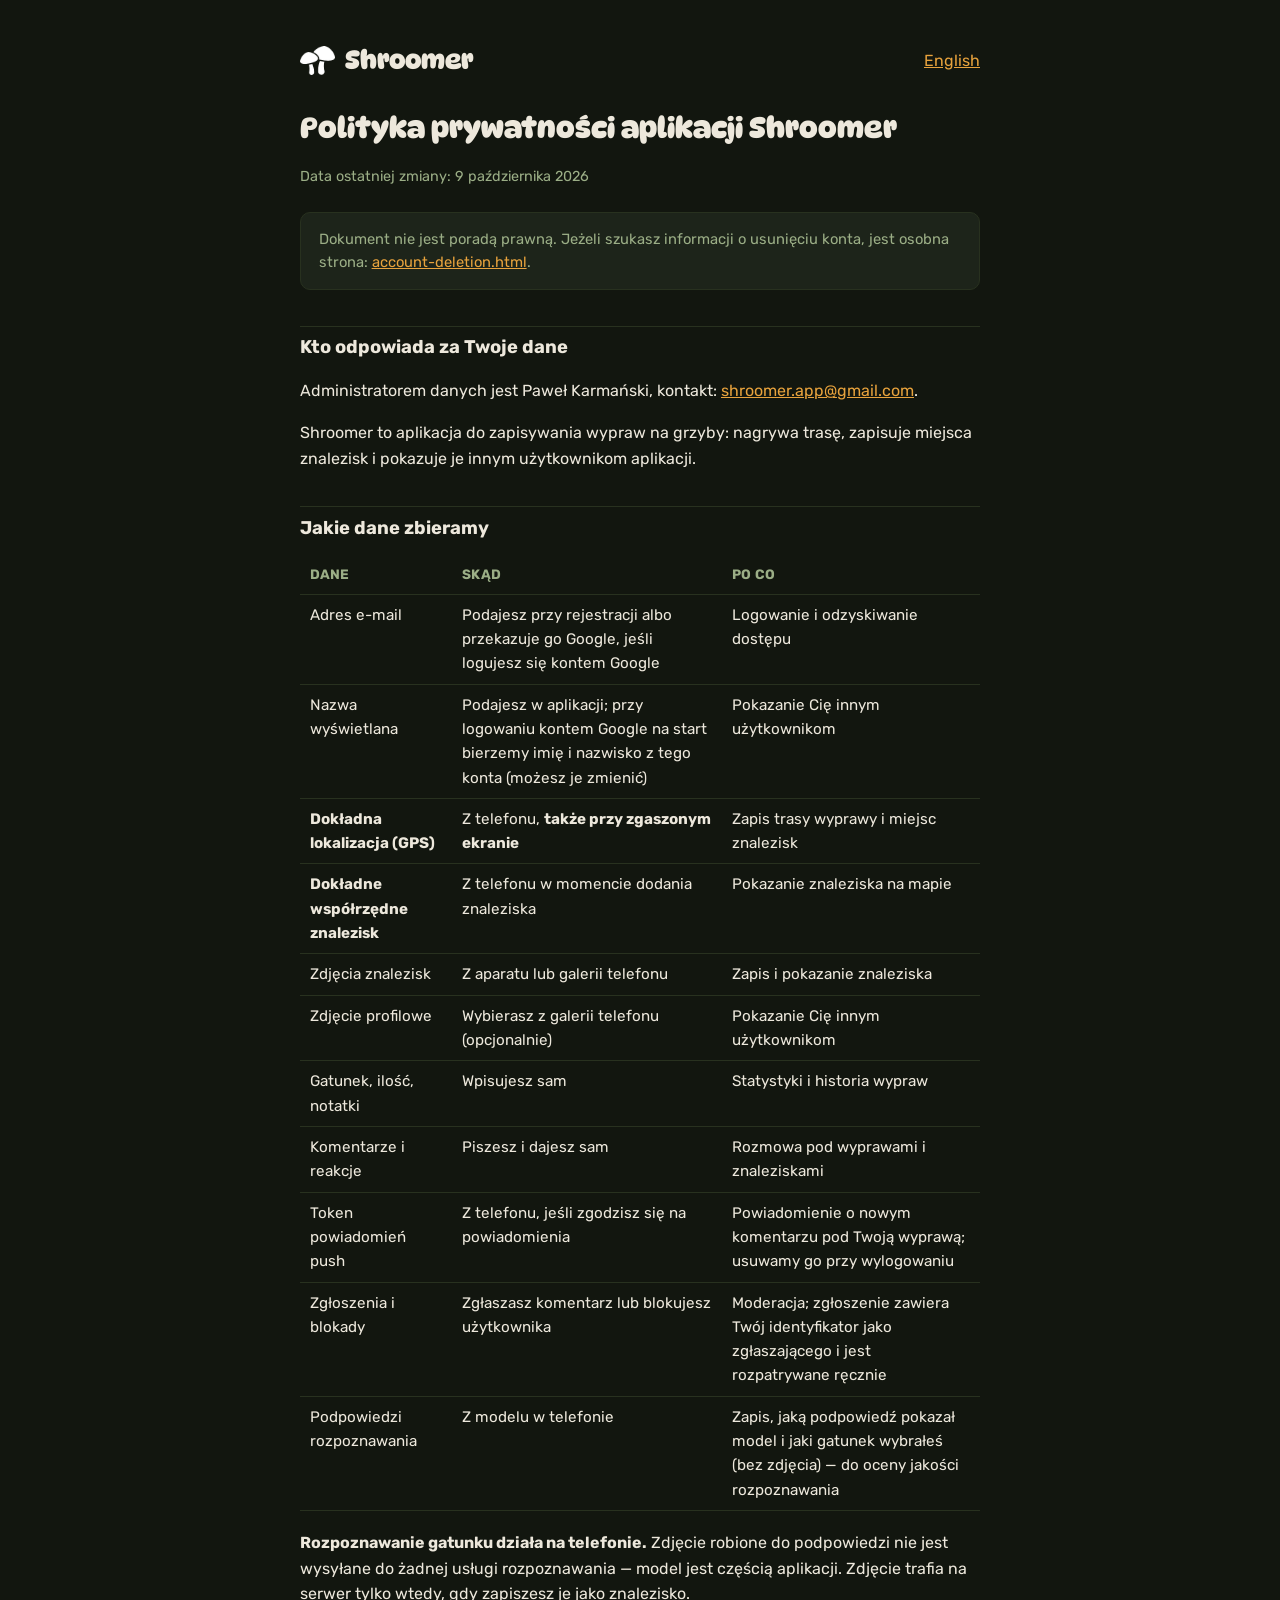
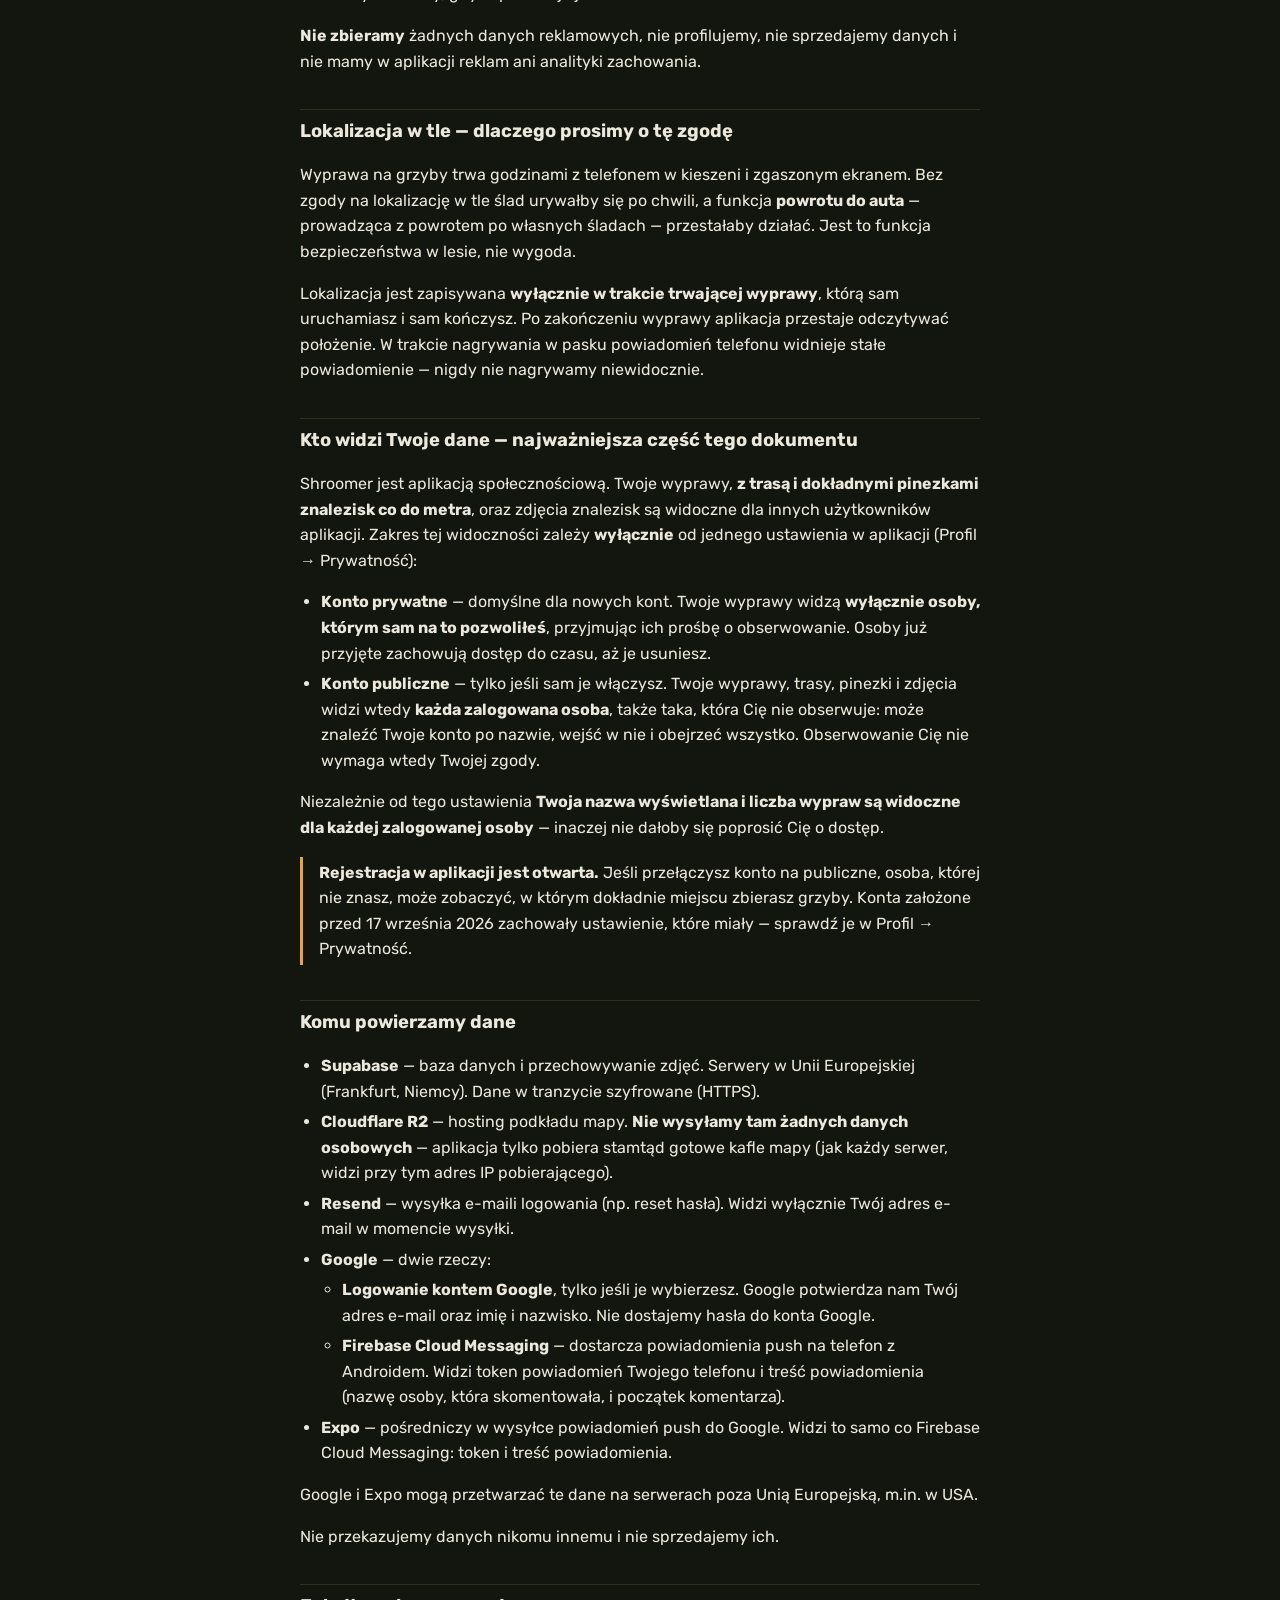
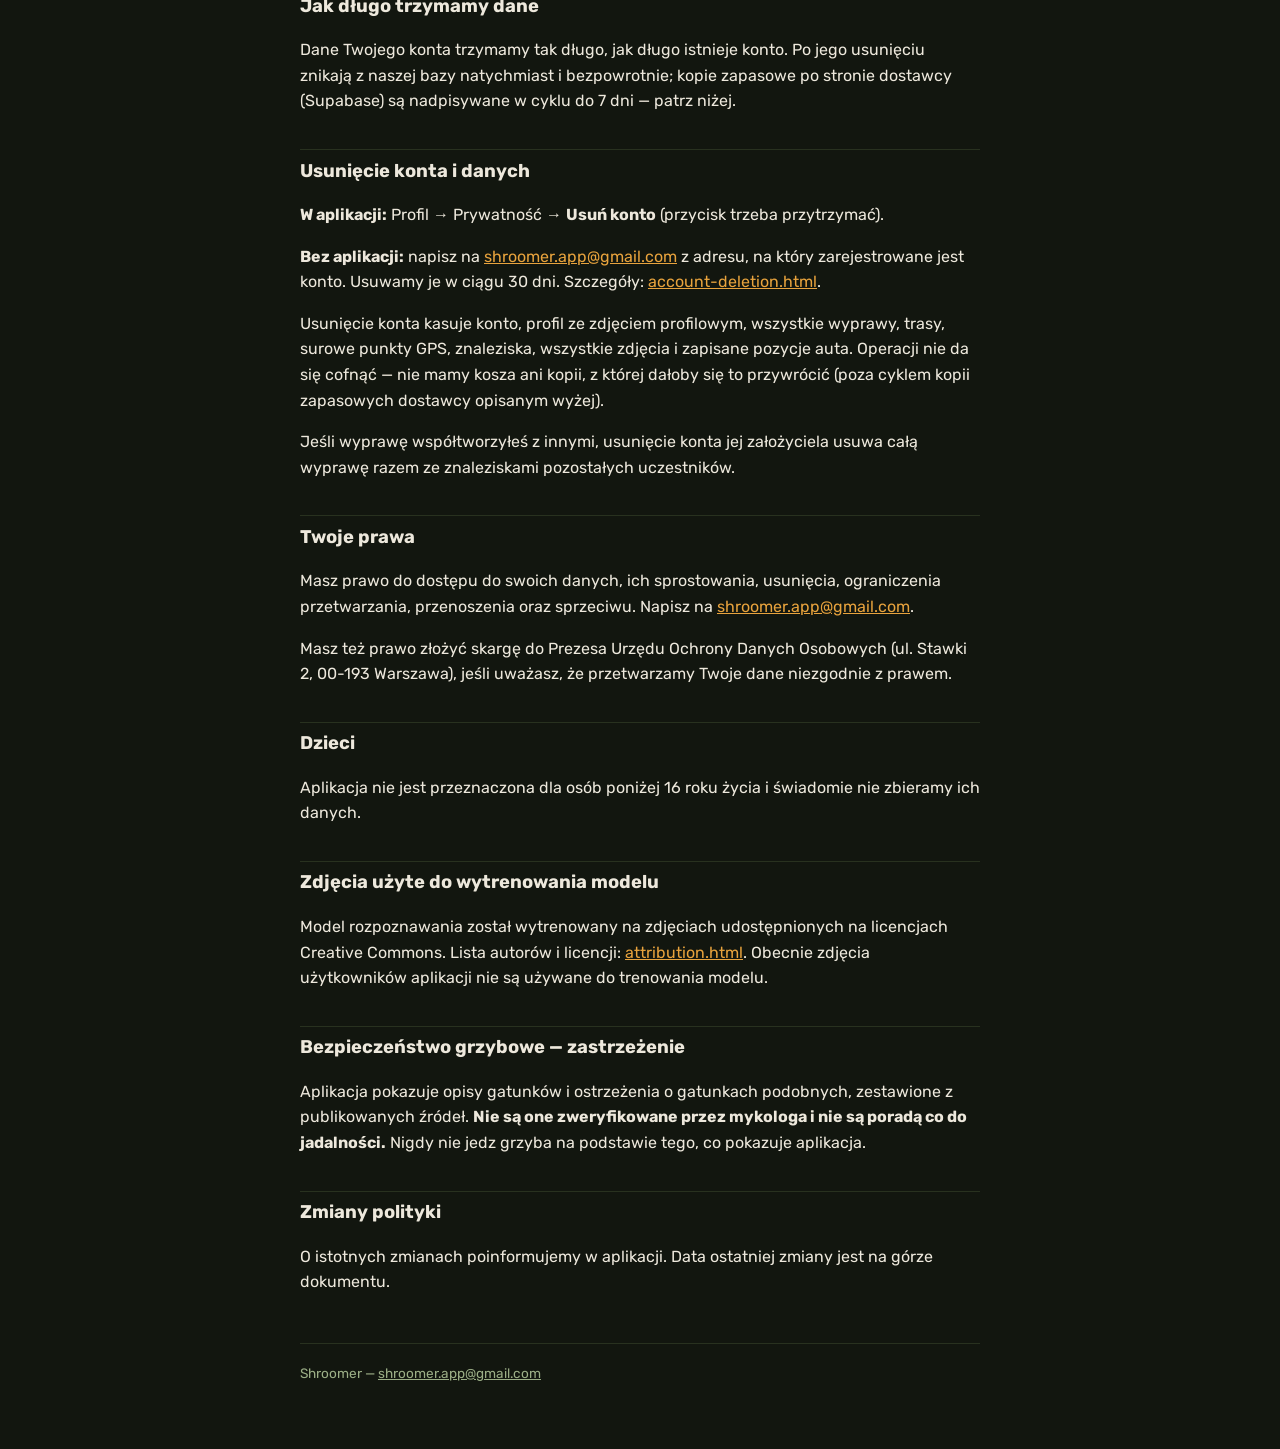
==== index.html @ cb71fe8c "Say that all photos are deleted with the account (KAN-307) Reverses 3d69599 (KAN-181). Account delet" ====
<!doctype html>
<html lang="pl">
<head>
<meta charset="utf-8">
<meta name="viewport" content="width=device-width, initial-scale=1">
<title>Polityka prywatności — Shroomer</title>
<link rel="icon" type="image/png" href="favicon.png">
<link rel="apple-touch-icon" href="apple-touch-icon.png">
<link rel="stylesheet" href="style.css">
</head>
<body>
<main>
<header class="page">
  <img class="mark" src="logo-mark.png" alt="">
  <span class="name">Shroomer</span>
  <a href="en/index.html" hreflang="en" lang="en" style="margin-left: auto;">English</a>
</header>

<h1>Polityka prywatności aplikacji Shroomer</h1>
<p class="updated">Data ostatniej zmiany: 9 października 2026</p>

<div class="note">
  Dokument nie jest poradą prawną. Jeżeli szukasz informacji o usunięciu konta,
  jest osobna strona: <a href="account-deletion.html">account-deletion.html</a>.
</div>

<h2>Kto odpowiada za Twoje dane</h2>
<p>Administratorem danych jest Paweł Karmański, kontakt:
<a href="mailto:shroomer.app@gmail.com">shroomer.app@gmail.com</a>.</p>
<p>Shroomer to aplikacja do zapisywania wypraw na grzyby: nagrywa trasę, zapisuje
miejsca znalezisk i pokazuje je innym użytkownikom aplikacji.</p>

<h2>Jakie dane zbieramy</h2>
<table>
  <tr><th>Dane</th><th>Skąd</th><th>Po co</th></tr>
  <tr><td>Adres e-mail</td><td>Podajesz przy rejestracji albo przekazuje go Google, jeśli logujesz się kontem Google</td><td>Logowanie i odzyskiwanie dostępu</td></tr>
  <tr><td>Nazwa wyświetlana</td><td>Podajesz w aplikacji; przy logowaniu kontem Google na start bierzemy imię i nazwisko z tego konta (możesz je zmienić)</td><td>Pokazanie Cię innym użytkownikom</td></tr>
  <tr><td><strong>Dokładna lokalizacja (GPS)</strong></td><td>Z telefonu, <strong>także przy zgaszonym ekranie</strong></td><td>Zapis trasy wyprawy i miejsc znalezisk</td></tr>
  <tr><td><strong>Dokładne współrzędne znalezisk</strong></td><td>Z telefonu w momencie dodania znaleziska</td><td>Pokazanie znaleziska na mapie</td></tr>
  <tr><td>Zdjęcia znalezisk</td><td>Z aparatu lub galerii telefonu</td><td>Zapis i pokazanie znaleziska</td></tr>
  <tr><td>Zdjęcie profilowe</td><td>Wybierasz z galerii telefonu (opcjonalnie)</td><td>Pokazanie Cię innym użytkownikom</td></tr>
  <tr><td>Gatunek, ilość, notatki</td><td>Wpisujesz sam</td><td>Statystyki i historia wypraw</td></tr>
  <tr><td>Komentarze i reakcje</td><td>Piszesz i dajesz sam</td><td>Rozmowa pod wyprawami i znaleziskami</td></tr>
  <tr><td>Token powiadomień push</td><td>Z telefonu, jeśli zgodzisz się na powiadomienia</td><td>Powiadomienie o nowym komentarzu pod Twoją wyprawą; usuwamy go przy wylogowaniu</td></tr>
  <tr><td>Zgłoszenia i blokady</td><td>Zgłaszasz komentarz lub blokujesz użytkownika</td><td>Moderacja; zgłoszenie zawiera Twój identyfikator jako zgłaszającego i jest rozpatrywane ręcznie</td></tr>
  <tr><td>Podpowiedzi rozpoznawania</td><td>Z modelu w telefonie</td><td>Zapis, jaką podpowiedź pokazał model i jaki gatunek wybrałeś (bez zdjęcia) — do oceny jakości rozpoznawania</td></tr>
</table>
<p><strong>Rozpoznawanie gatunku działa na telefonie.</strong> Zdjęcie robione do
podpowiedzi nie jest wysyłane do żadnej usługi rozpoznawania — model jest częścią
aplikacji. Zdjęcie trafia na serwer tylko wtedy, gdy zapiszesz je jako znalezisko.</p>
<p><strong>Nie zbieramy</strong> żadnych danych reklamowych, nie profilujemy, nie
sprzedajemy danych i nie mamy w aplikacji reklam ani analityki zachowania.</p>

<h2>Lokalizacja w tle — dlaczego prosimy o tę zgodę</h2>
<p>Wyprawa na grzyby trwa godzinami z telefonem w kieszeni i zgaszonym ekranem. Bez
zgody na lokalizację w tle ślad urywałby się po chwili, a funkcja <strong>powrotu do
auta</strong> — prowadząca z powrotem po własnych śladach — przestałaby działać. Jest
to funkcja bezpieczeństwa w lesie, nie wygoda.</p>
<p>Lokalizacja jest zapisywana <strong>wyłącznie w trakcie trwającej wyprawy</strong>,
którą sam uruchamiasz i sam kończysz. Po zakończeniu wyprawy aplikacja przestaje
odczytywać położenie. W trakcie nagrywania w pasku powiadomień telefonu widnieje stałe
powiadomienie — nigdy nie nagrywamy niewidocznie.</p>

<h2>Kto widzi Twoje dane — najważniejsza część tego dokumentu</h2>
<p>Shroomer jest aplikacją społecznościową. Twoje wyprawy, <strong>z trasą i
dokładnymi pinezkami znalezisk co do metra</strong>, oraz zdjęcia znalezisk są
widoczne dla innych użytkowników aplikacji. Zakres tej widoczności zależy
<strong>wyłącznie</strong> od jednego ustawienia w aplikacji (Profil → Prywatność):</p>
<ul>
  <li><strong>Konto prywatne</strong> — domyślne dla nowych kont. Twoje wyprawy widzą
  <strong>wyłącznie osoby, którym sam na to pozwoliłeś</strong>, przyjmując ich prośbę
  o obserwowanie. Osoby już przyjęte zachowują dostęp do czasu, aż je usuniesz.</li>
  <li><strong>Konto publiczne</strong> — tylko jeśli sam je włączysz. Twoje wyprawy,
  trasy, pinezki i zdjęcia widzi wtedy <strong>każda zalogowana osoba</strong>, także
  taka, która Cię nie obserwuje: może znaleźć Twoje konto po nazwie, wejść w nie
  i obejrzeć wszystko. Obserwowanie Cię nie wymaga wtedy Twojej zgody.</li>
</ul>
<p>Niezależnie od tego ustawienia <strong>Twoja nazwa wyświetlana i liczba wypraw są
widoczne dla każdej zalogowanej osoby</strong> — inaczej nie dałoby się poprosić Cię
o dostęp.</p>
<p class="callout"><strong>Rejestracja w aplikacji jest otwarta.</strong> Jeśli
przełączysz konto na publiczne, osoba, której nie znasz, może zobaczyć, w którym
dokładnie miejscu zbierasz grzyby. Konta założone przed 17 września 2026 zachowały
ustawienie, które miały — sprawdź je w Profil → Prywatność.</p>

<h2>Komu powierzamy dane</h2>
<ul>
  <li><strong>Supabase</strong> — baza danych i przechowywanie zdjęć. Serwery w
  Unii Europejskiej (Frankfurt, Niemcy). Dane w tranzycie szyfrowane (HTTPS).</li>
  <li><strong>Cloudflare R2</strong> — hosting podkładu mapy. <strong>Nie wysyłamy
  tam żadnych danych osobowych</strong> — aplikacja tylko pobiera stamtąd gotowe kafle
  mapy (jak każdy serwer, widzi przy tym adres IP pobierającego).</li>
  <li><strong>Resend</strong> — wysyłka e-maili logowania (np. reset hasła). Widzi
  wyłącznie Twój adres e-mail w momencie wysyłki.</li>
  <li><strong>Google</strong> — dwie rzeczy:
    <ul>
      <li><strong>Logowanie kontem Google</strong>, tylko jeśli je wybierzesz. Google
      potwierdza nam Twój adres e-mail oraz imię i nazwisko. Nie dostajemy hasła do
      konta Google.</li>
      <li><strong>Firebase Cloud Messaging</strong> — dostarcza powiadomienia push na
      telefon z Androidem. Widzi token powiadomień Twojego telefonu i treść
      powiadomienia (nazwę osoby, która skomentowała, i początek komentarza).</li>
    </ul>
  </li>
  <li><strong>Expo</strong> — pośredniczy w wysyłce powiadomień push do Google. Widzi
  to samo co Firebase Cloud Messaging: token i treść powiadomienia.</li>
</ul>
<p>Google i Expo mogą przetwarzać te dane na serwerach poza Unią Europejską, m.in.
w USA.</p>
<p>Nie przekazujemy danych nikomu innemu i nie sprzedajemy ich.</p>

<h2>Jak długo trzymamy dane</h2>
<p>Dane Twojego konta trzymamy tak długo, jak długo istnieje konto. Po jego usunięciu
znikają z naszej bazy natychmiast i bezpowrotnie; kopie zapasowe po stronie dostawcy
(Supabase) są nadpisywane w cyklu do 7 dni — patrz niżej.</p>

<h2>Usunięcie konta i danych</h2>
<p><strong>W aplikacji:</strong> Profil → Prywatność → <strong>Usuń konto</strong>
(przycisk trzeba przytrzymać).</p>
<p><strong>Bez aplikacji:</strong> napisz na
<a href="mailto:shroomer.app@gmail.com">shroomer.app@gmail.com</a> z adresu, na który
zarejestrowane jest konto. Usuwamy je w ciągu 30 dni. Szczegóły:
<a href="account-deletion.html">account-deletion.html</a>.</p>
<p>Usunięcie konta kasuje konto, profil ze zdjęciem profilowym, wszystkie wyprawy,
trasy, surowe punkty GPS, znaleziska, wszystkie zdjęcia i zapisane pozycje auta.
Operacji nie da się cofnąć — nie mamy kosza ani kopii, z której dałoby się to
przywrócić (poza cyklem kopii zapasowych dostawcy opisanym wyżej).</p>
<p>Jeśli wyprawę współtworzyłeś z innymi, usunięcie konta jej założyciela usuwa całą
wyprawę razem ze znaleziskami pozostałych uczestników.</p>

<h2>Twoje prawa</h2>
<p>Masz prawo do dostępu do swoich danych, ich sprostowania, usunięcia, ograniczenia
przetwarzania, przenoszenia oraz sprzeciwu. Napisz na
<a href="mailto:shroomer.app@gmail.com">shroomer.app@gmail.com</a>.</p>
<p>Masz też prawo złożyć skargę do Prezesa Urzędu Ochrony Danych Osobowych (ul. Stawki
2, 00-193 Warszawa), jeśli uważasz, że przetwarzamy Twoje dane niezgodnie z
prawem.</p>

<h2>Dzieci</h2>
<p>Aplikacja nie jest przeznaczona dla osób poniżej 16 roku życia i świadomie nie
zbieramy ich danych.</p>

<h2>Zdjęcia użyte do wytrenowania modelu</h2>
<p>Model rozpoznawania został wytrenowany na zdjęciach udostępnionych na licencjach
Creative Commons. Lista autorów i licencji:
<a href="attribution.html">attribution.html</a>. Obecnie zdjęcia użytkowników
aplikacji nie są używane do trenowania modelu.</p>

<h2>Bezpieczeństwo grzybowe — zastrzeżenie</h2>
<p>Aplikacja pokazuje opisy gatunków i ostrzeżenia o gatunkach podobnych, zestawione
z publikowanych źródeł. <strong>Nie są one zweryfikowane przez mykologa i nie są
poradą co do jadalności.</strong> Nigdy nie jedz grzyba na podstawie tego, co pokazuje
aplikacja.</p>

<h2>Zmiany polityki</h2>
<p>O istotnych zmianach poinformujemy w aplikacji. Data ostatniej zmiany jest na
górze dokumentu.</p>

<footer class="page">
  Shroomer — <a href="mailto:shroomer.app@gmail.com">shroomer.app@gmail.com</a>
</footer>
</main>
</body>
</html>
---- style.css ----
@font-face { font-family: "Rubik"; font-weight: 400; font-display: swap; src: url("fonts/Rubik-Regular.ttf") format("truetype"); }
@font-face { font-family: "Rubik"; font-weight: 500; font-display: swap; src: url("fonts/Rubik-Medium.ttf") format("truetype"); }
@font-face { font-family: "Rubik"; font-weight: 700; font-display: swap; src: url("fonts/Rubik-Bold.ttf") format("truetype"); }
@font-face { font-family: "DynaPuff"; font-weight: 700; font-display: swap; src: url("fonts/DynaPuff-Bold.ttf") format("truetype"); }

:root {
  color-scheme: dark;
  --bg: #12160f;
  --fg: #ede8dc;
  --muted: #9bae86;
  --accent: #e8a33d;
  --line: #28311f;
  --card: #1d241a;
}

* { box-sizing: border-box; }

body {
  margin: 0;
  padding: 0;
  background: var(--bg);
  color: var(--fg);
  font-family: "Rubik", -apple-system, BlinkMacSystemFont, "Segoe UI", Roboto, Helvetica, Arial, sans-serif;
  line-height: 1.6;
}

main {
  max-width: 720px;
  margin: 0 auto;
  padding: 2.5rem 1.25rem 4rem;
}

header.page {
  display: flex;
  align-items: center;
  gap: 0.6rem;
  margin-bottom: 0.5rem;
}

header.page .mark {
  height: 1.8rem;
  width: auto;
}

header.page .name {
  font-family: "DynaPuff", "Rubik", sans-serif;
  font-size: 1.6rem;
}

h1 {
  font-family: "DynaPuff", "Rubik", sans-serif;
  font-weight: 700;
  font-size: 1.8rem;
  margin: 1.5rem 0 0.5rem;
}

h2 {
  font-size: 1.15rem;
  margin: 2.2rem 0 0.6rem;
  padding-top: 0.4rem;
  border-top: 1px solid var(--line);
}

p, li { color: var(--fg); }

.updated {
  color: var(--muted);
  font-size: 0.9rem;
  margin-bottom: 1.5rem;
}

.note {
  background: var(--card);
  border: 1px solid var(--line);
  border-radius: 10px;
  padding: 0.9rem 1.1rem;
  font-size: 0.92rem;
  color: var(--muted);
  margin: 1.2rem 0 2rem;
}

table {
  width: 100%;
  border-collapse: collapse;
  margin: 0.8rem 0 1.2rem;
  font-size: 0.95rem;
}

th, td {
  text-align: left;
  padding: 0.5rem 0.6rem;
  border-bottom: 1px solid var(--line);
  vertical-align: top;
}

th {
  color: var(--muted);
  font-weight: 600;
  font-size: 0.85rem;
  text-transform: uppercase;
  letter-spacing: 0.02em;
}

a { color: var(--accent); }

.callout {
  border-left: 3px solid var(--accent);
  padding: 0.2rem 0 0.2rem 1rem;
  margin: 1rem 0;
}

strong { font-weight: 700; }

footer.page {
  margin-top: 3rem;
  padding-top: 1.2rem;
  border-top: 1px solid var(--line);
  color: var(--muted);
  font-size: 0.85rem;
}

footer.page a { color: var(--muted); }

ul { padding-left: 1.3rem; }
li { margin: 0.3rem 0; }
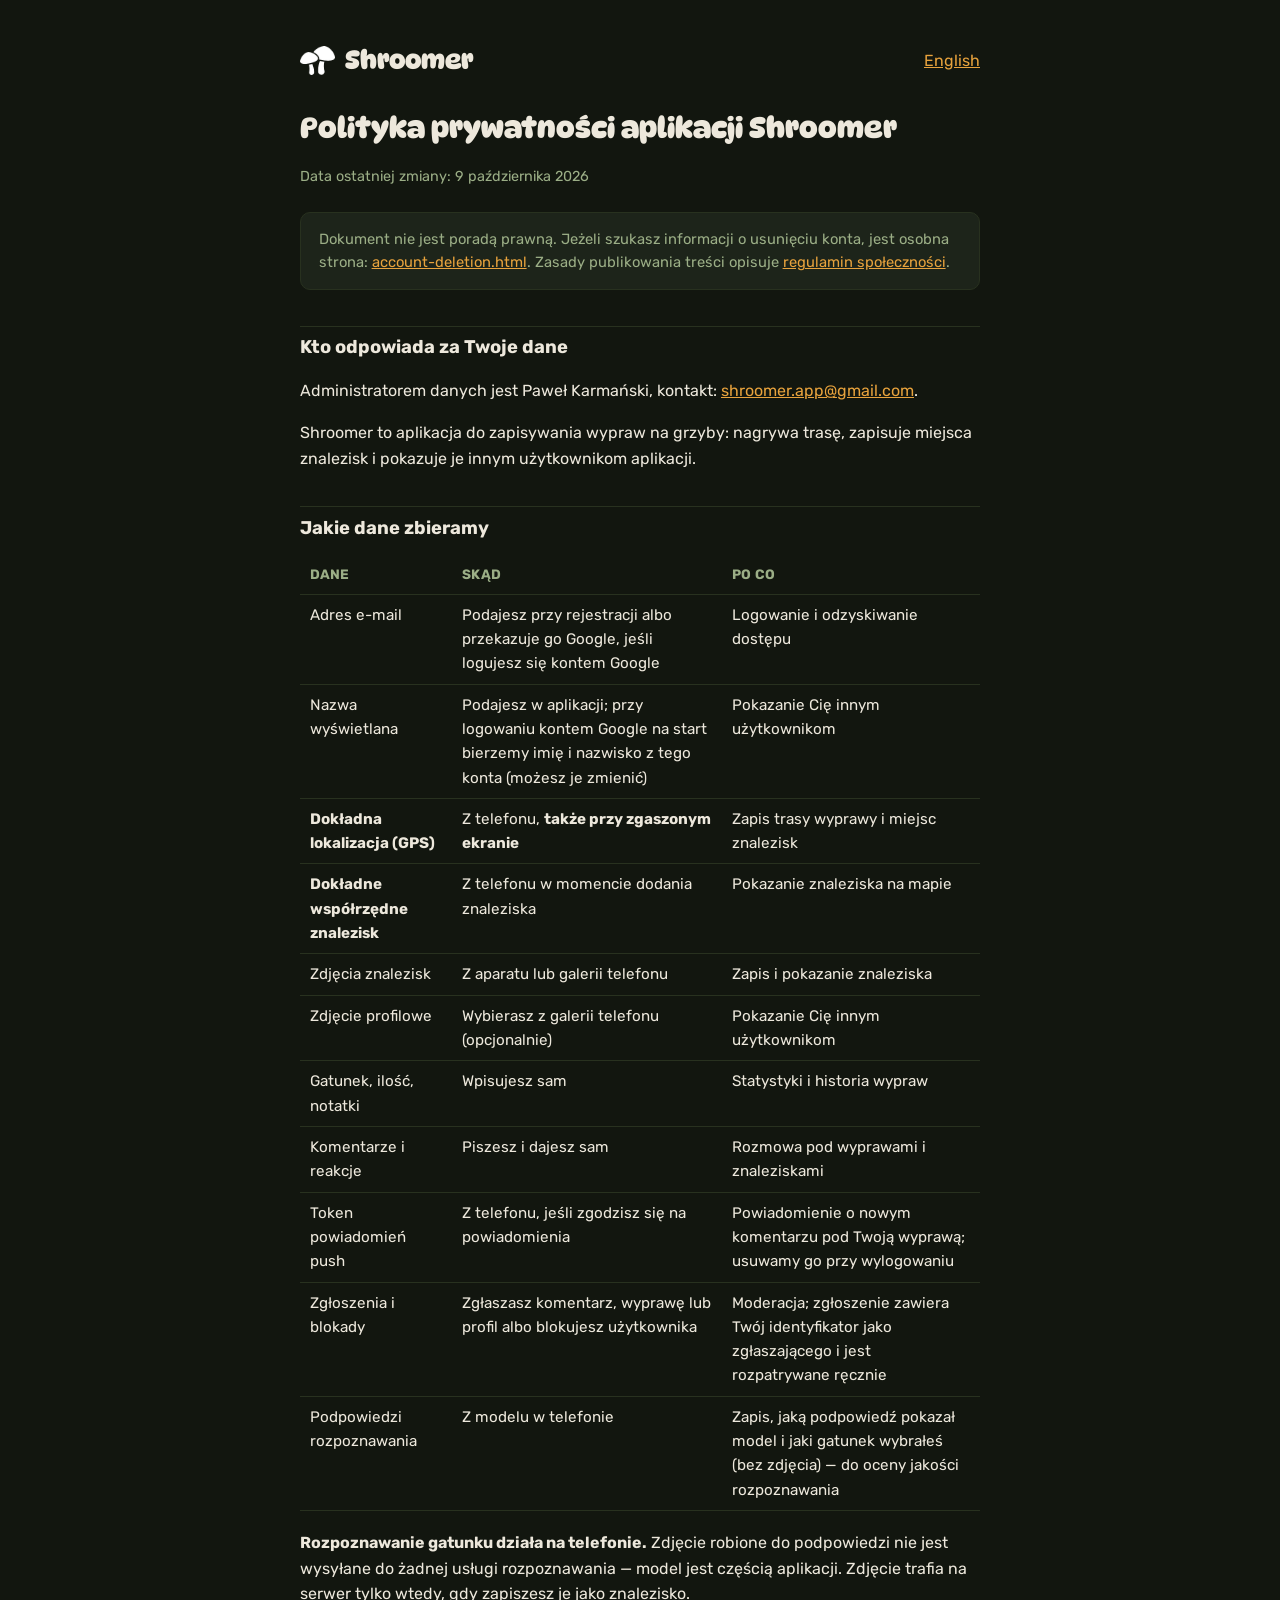
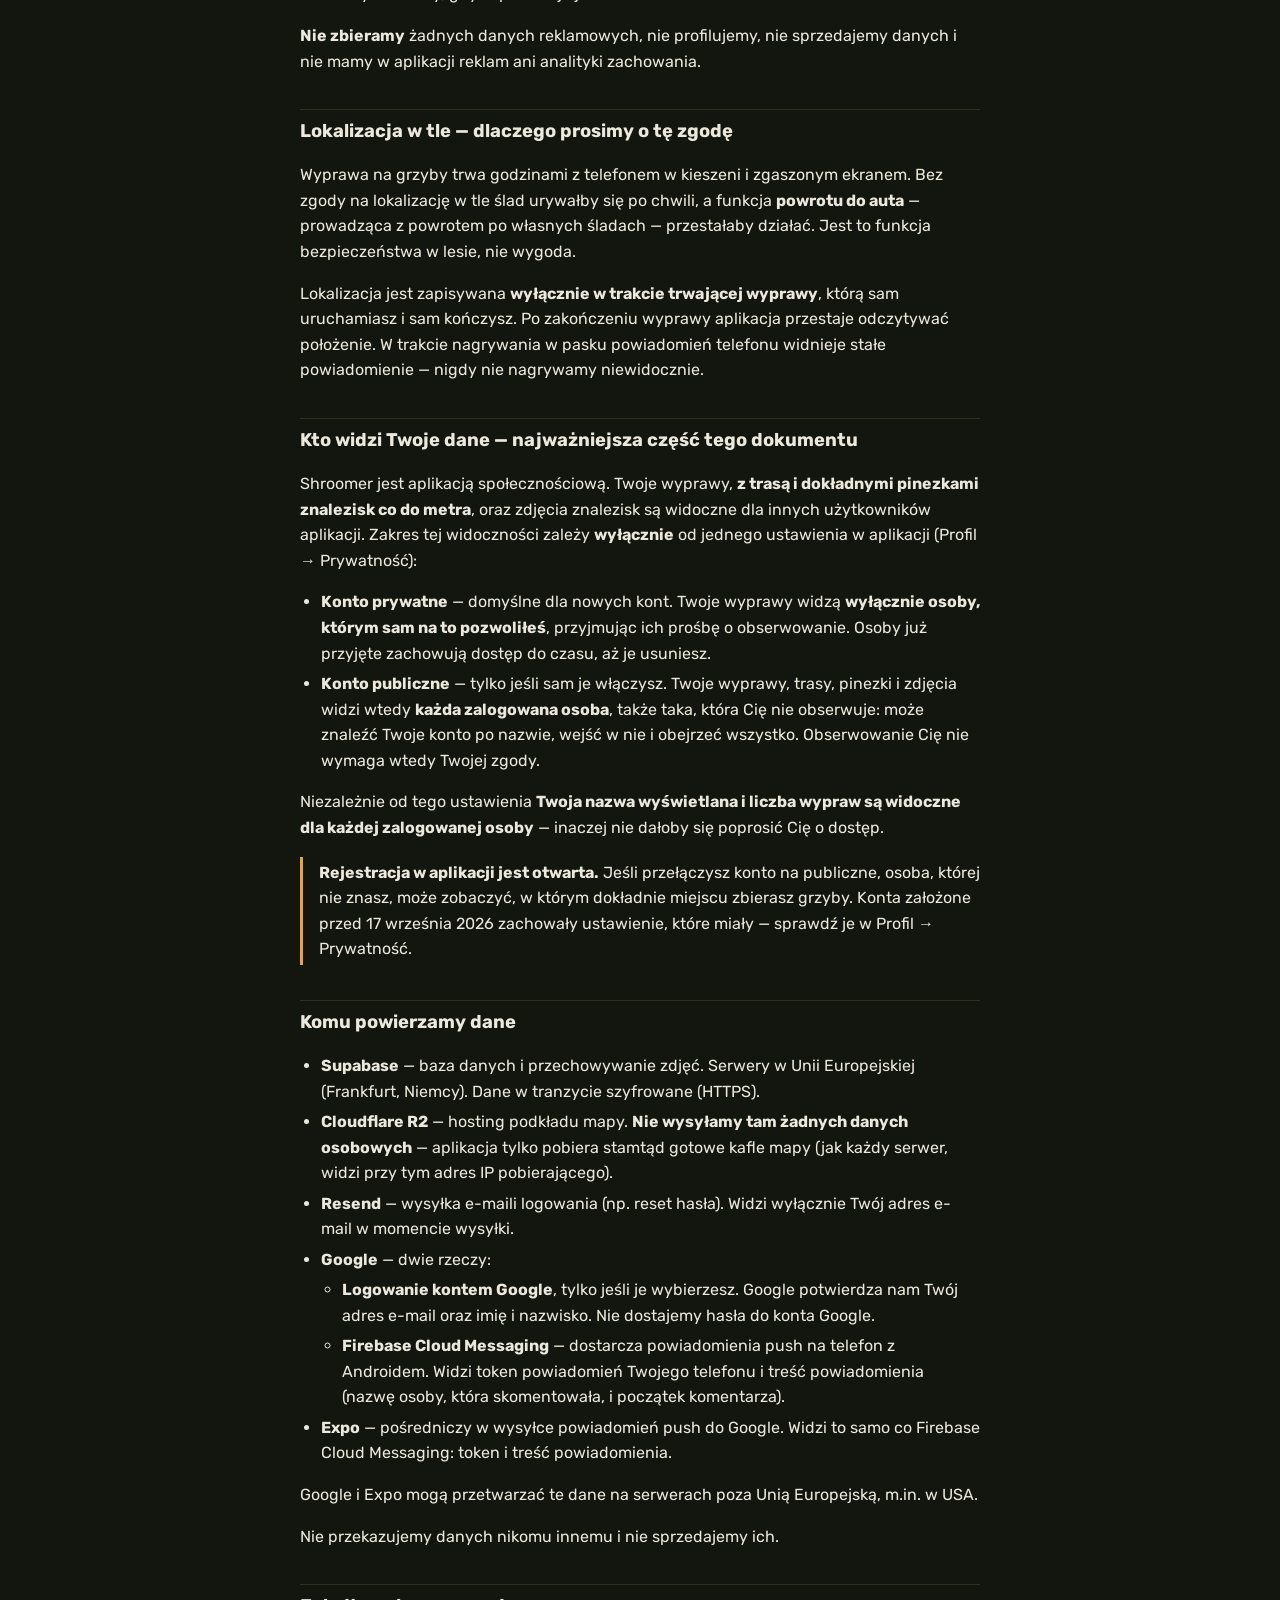
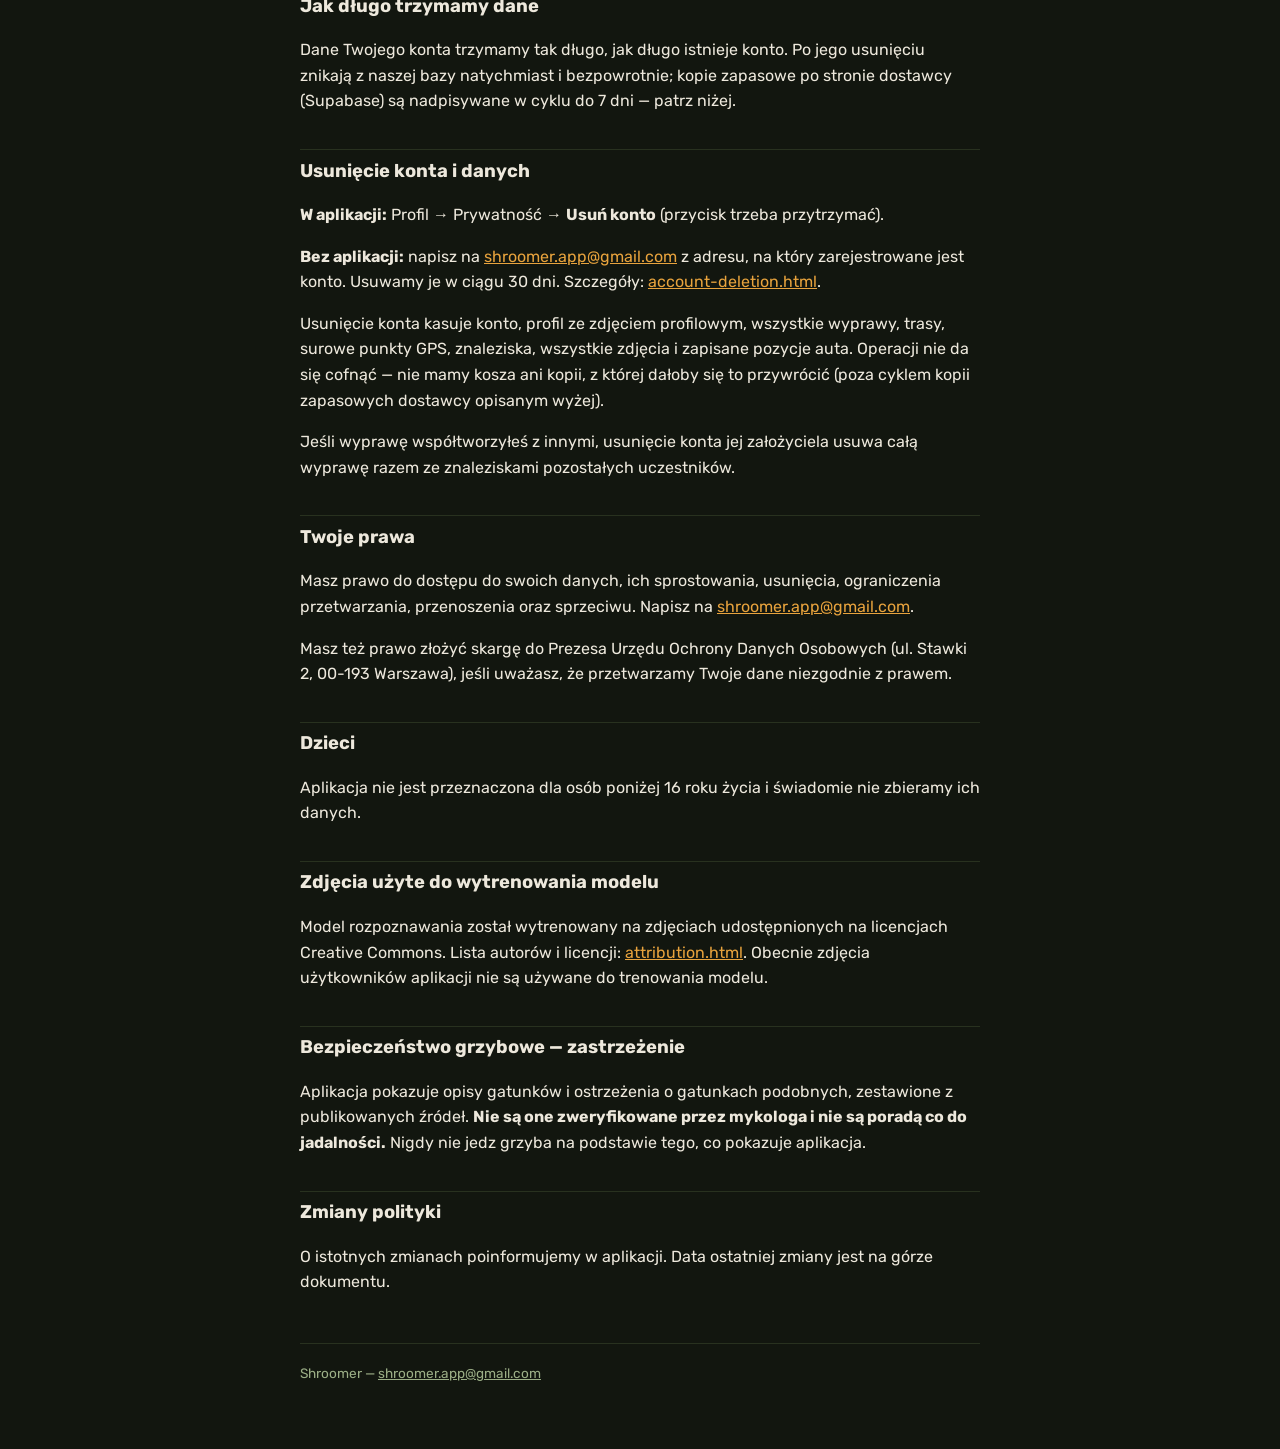
==== commit e1874c8f: "Add community terms, list profile and trip reports (KAN-308) Google Play's UGC policy wants rules us" ====
--- a/index.html
+++ b/index.html
@@ -22,6 +22,7 @@
 <div class="note">
   Dokument nie jest poradą prawną. Jeżeli szukasz informacji o usunięciu konta,
   jest osobna strona: <a href="account-deletion.html">account-deletion.html</a>.
+  Zasady publikowania treści opisuje <a href="terms.html">regulamin społeczności</a>.
 </div>
 
 <h2>Kto odpowiada za Twoje dane</h2>
@@ -42,7 +43,7 @@
   <tr><td>Gatunek, ilość, notatki</td><td>Wpisujesz sam</td><td>Statystyki i historia wypraw</td></tr>
   <tr><td>Komentarze i reakcje</td><td>Piszesz i dajesz sam</td><td>Rozmowa pod wyprawami i znaleziskami</td></tr>
   <tr><td>Token powiadomień push</td><td>Z telefonu, jeśli zgodzisz się na powiadomienia</td><td>Powiadomienie o nowym komentarzu pod Twoją wyprawą; usuwamy go przy wylogowaniu</td></tr>
-  <tr><td>Zgłoszenia i blokady</td><td>Zgłaszasz komentarz lub blokujesz użytkownika</td><td>Moderacja; zgłoszenie zawiera Twój identyfikator jako zgłaszającego i jest rozpatrywane ręcznie</td></tr>
+  <tr><td>Zgłoszenia i blokady</td><td>Zgłaszasz komentarz, wyprawę lub profil albo blokujesz użytkownika</td><td>Moderacja; zgłoszenie zawiera Twój identyfikator jako zgłaszającego i jest rozpatrywane ręcznie</td></tr>
   <tr><td>Podpowiedzi rozpoznawania</td><td>Z modelu w telefonie</td><td>Zapis, jaką podpowiedź pokazał model i jaki gatunek wybrałeś (bez zdjęcia) — do oceny jakości rozpoznawania</td></tr>
 </table>
 <p><strong>Rozpoznawanie gatunku działa na telefonie.</strong> Zdjęcie robione do
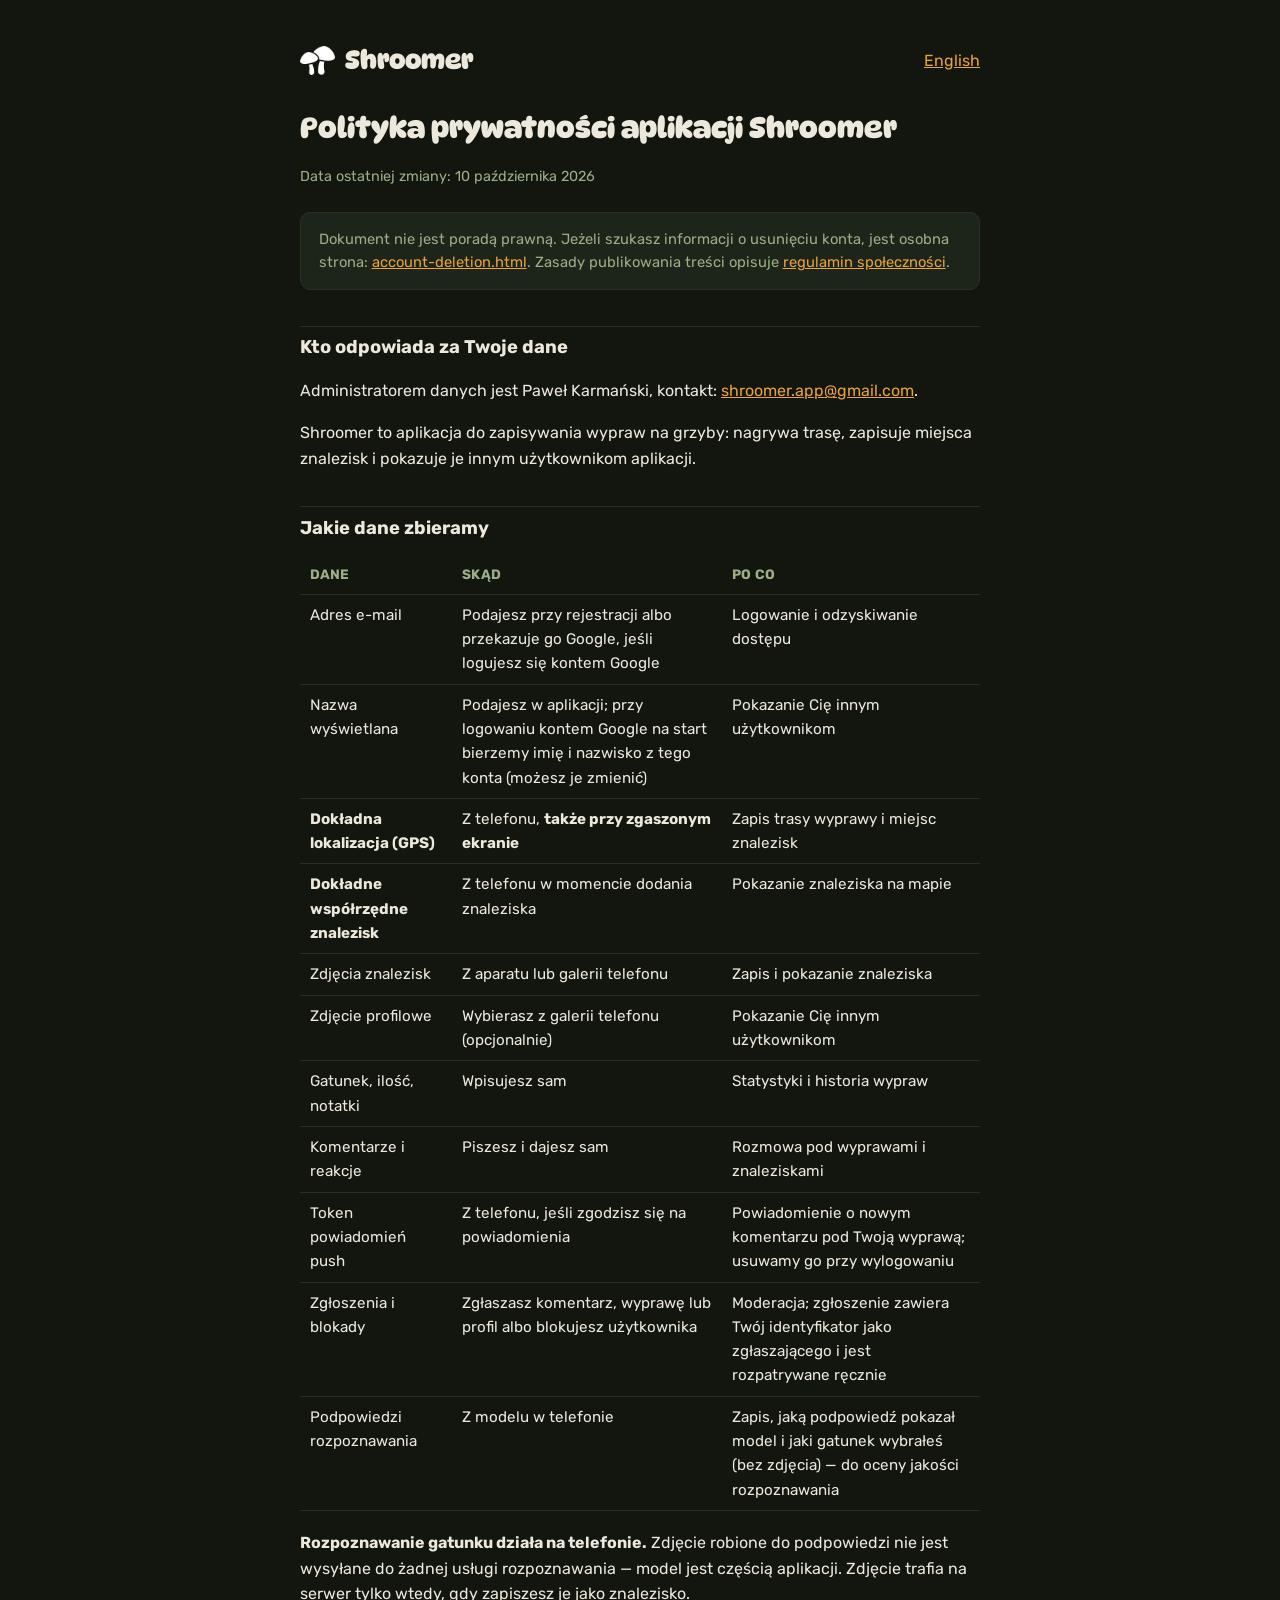
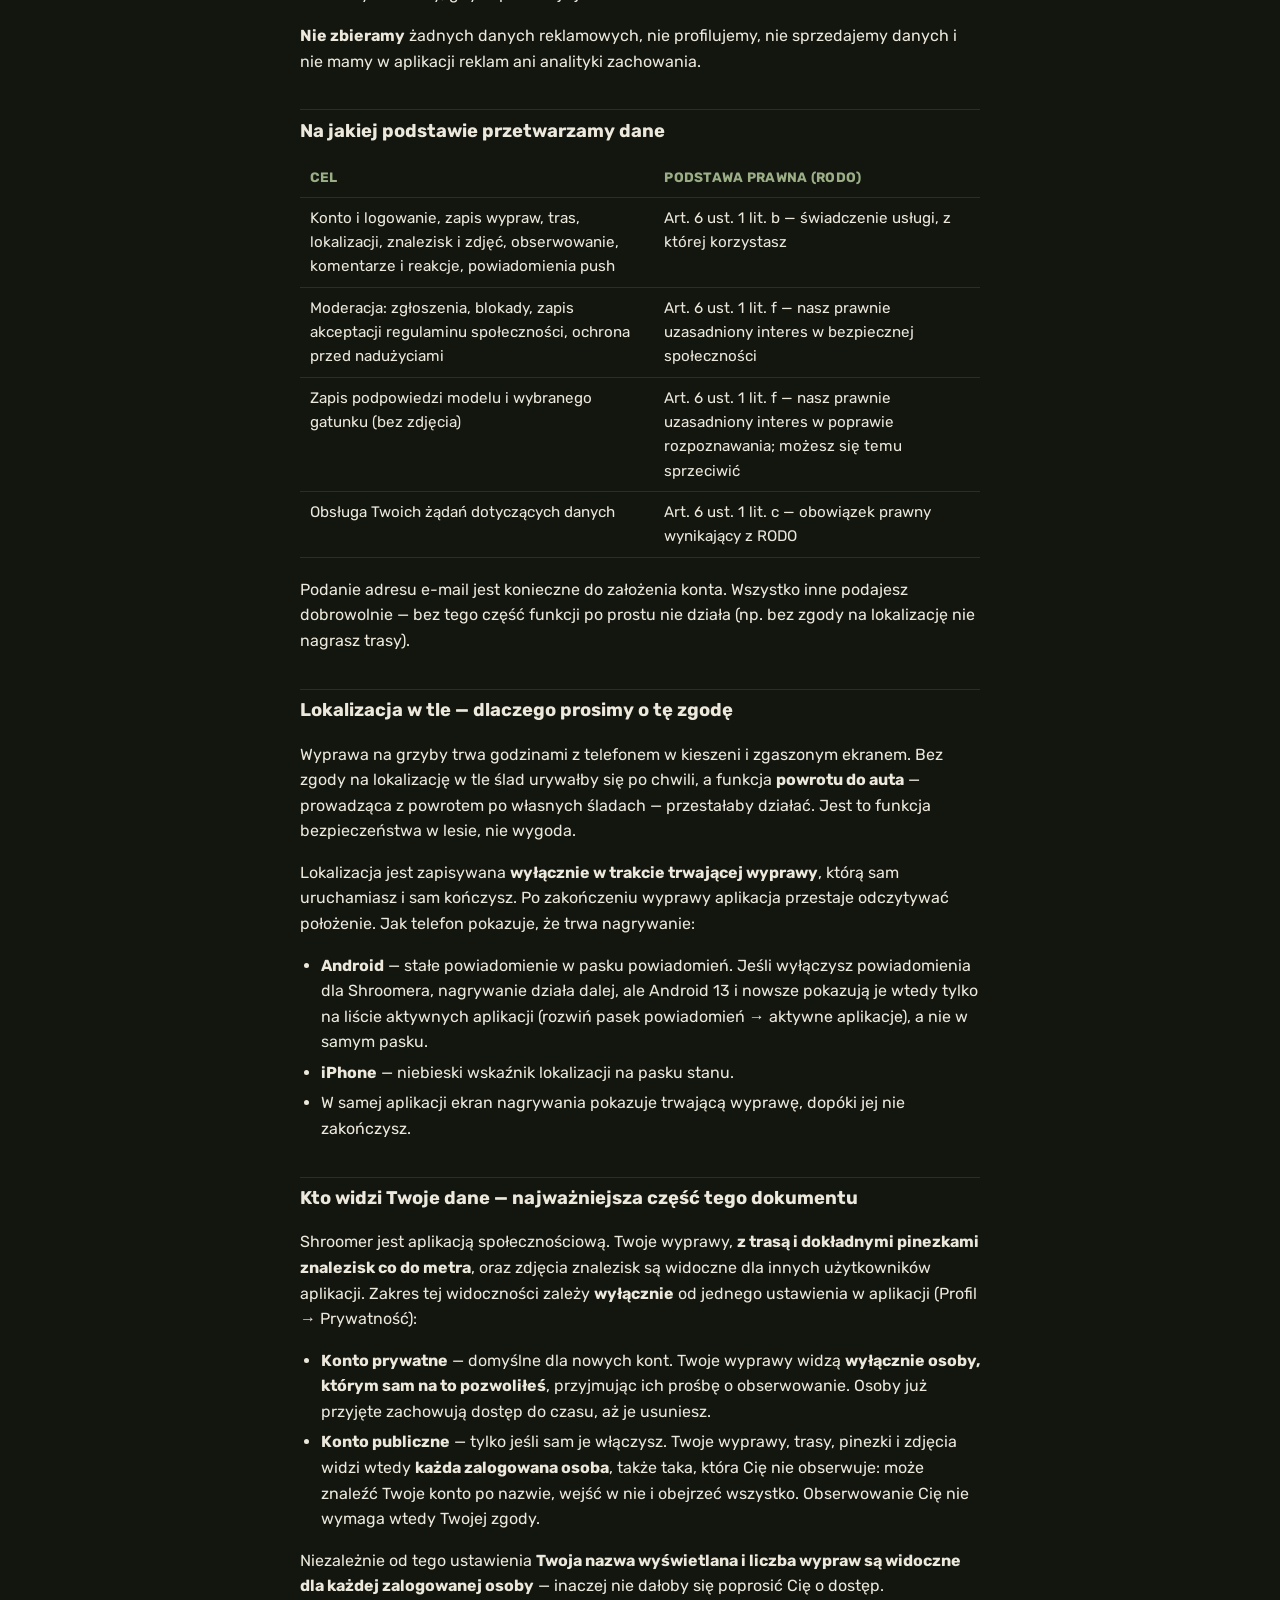
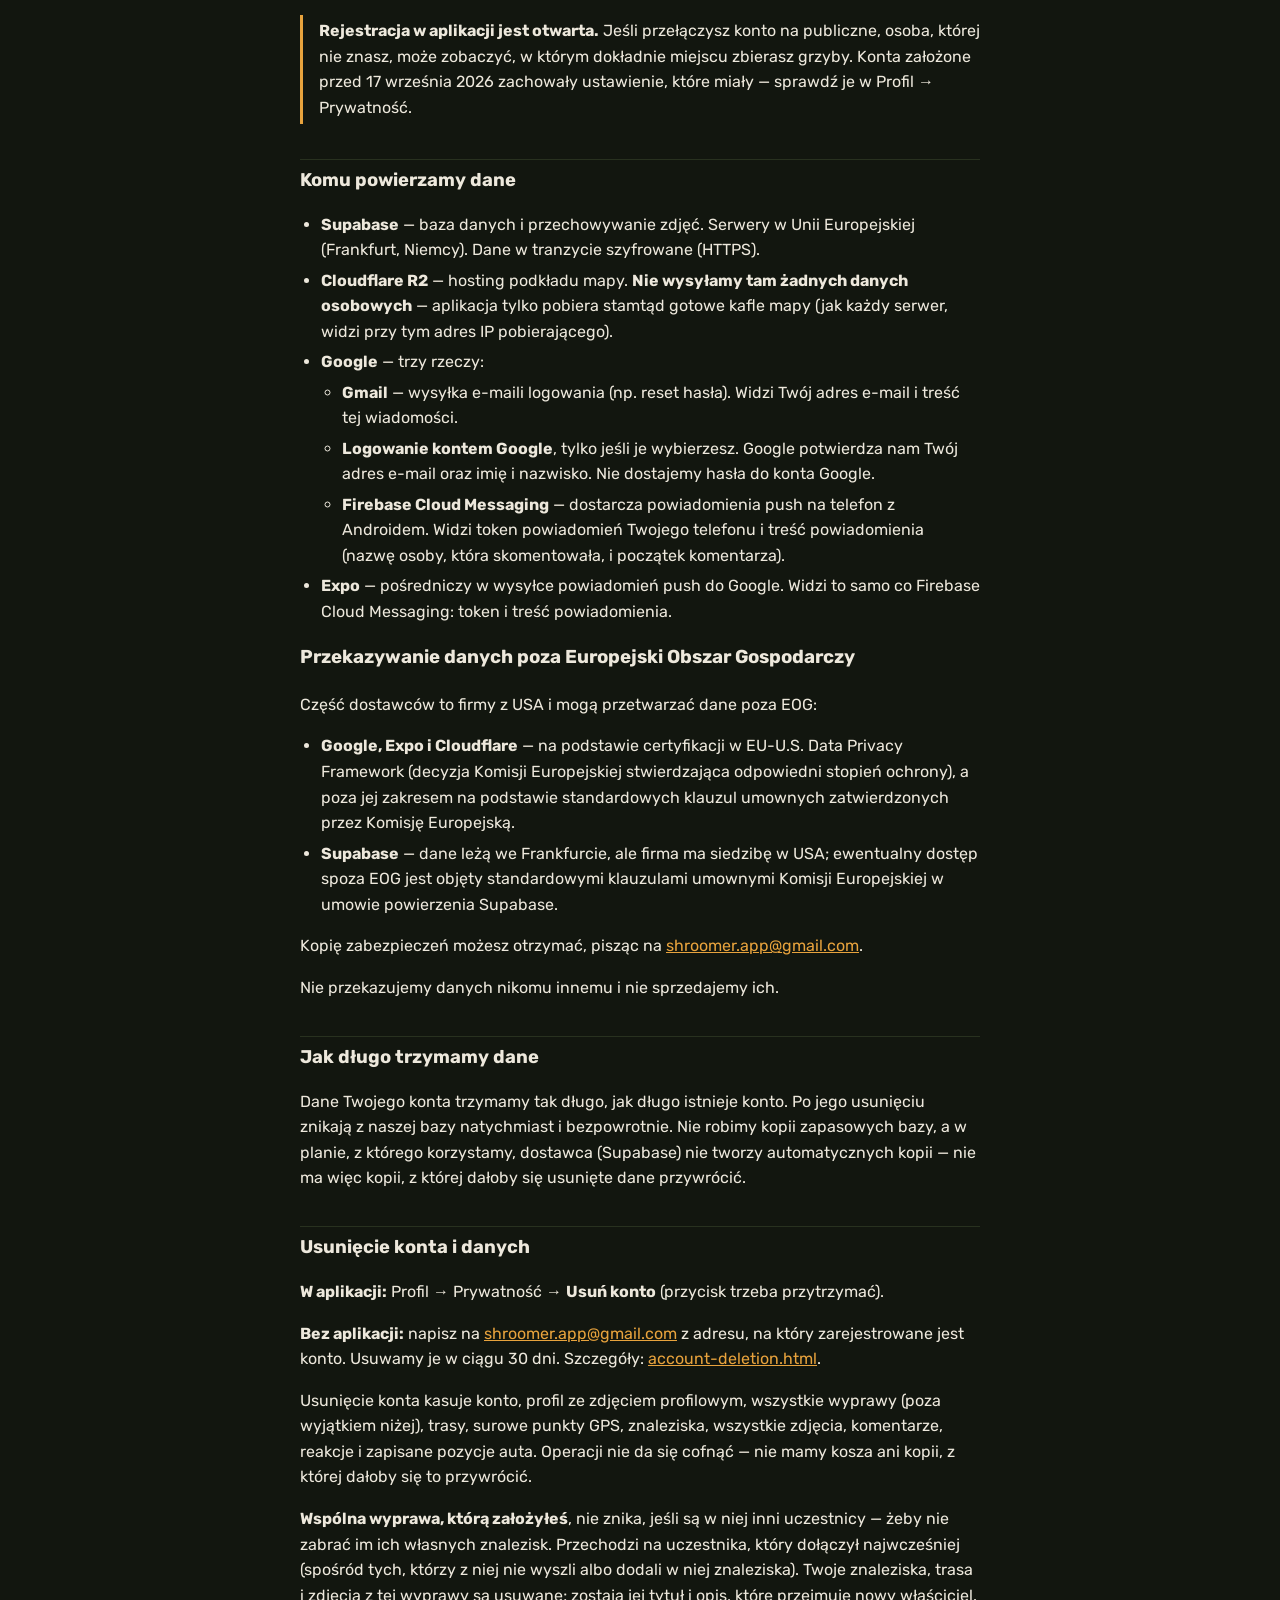
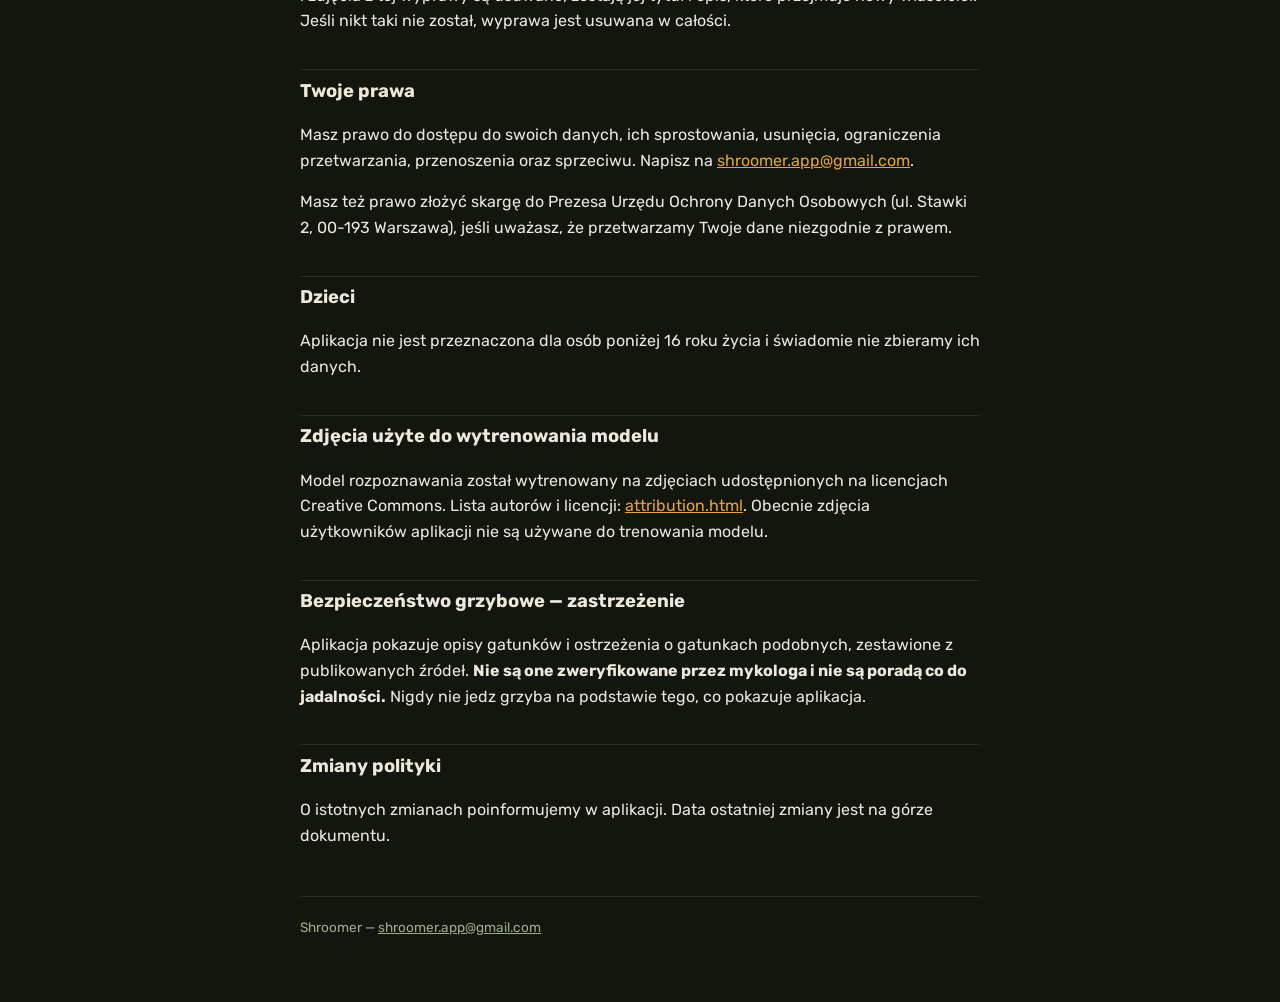
==== commit 96c044ea: "Make privacy policy match deletion, tracking and email flows (KAN-309) Joint trip handover on accoun" ====
--- a/index.html
+++ b/index.html
@@ -17,7 +17,7 @@
 </header>
 
 <h1>Polityka prywatności aplikacji Shroomer</h1>
-<p class="updated">Data ostatniej zmiany: 9 października 2026</p>
+<p class="updated">Data ostatniej zmiany: 10 października 2026</p>
 
 <div class="note">
   Dokument nie jest poradą prawną. Jeżeli szukasz informacji o usunięciu konta,
@@ -52,6 +52,18 @@
 <p><strong>Nie zbieramy</strong> żadnych danych reklamowych, nie profilujemy, nie
 sprzedajemy danych i nie mamy w aplikacji reklam ani analityki zachowania.</p>
 
+<h2>Na jakiej podstawie przetwarzamy dane</h2>
+<table>
+  <tr><th>Cel</th><th>Podstawa prawna (RODO)</th></tr>
+  <tr><td>Konto i logowanie, zapis wypraw, tras, lokalizacji, znalezisk i zdjęć, obserwowanie, komentarze i reakcje, powiadomienia push</td><td>Art. 6 ust. 1 lit. b — świadczenie usługi, z której korzystasz</td></tr>
+  <tr><td>Moderacja: zgłoszenia, blokady, zapis akceptacji regulaminu społeczności, ochrona przed nadużyciami</td><td>Art. 6 ust. 1 lit. f — nasz prawnie uzasadniony interes w bezpiecznej społeczności</td></tr>
+  <tr><td>Zapis podpowiedzi modelu i wybranego gatunku (bez zdjęcia)</td><td>Art. 6 ust. 1 lit. f — nasz prawnie uzasadniony interes w poprawie rozpoznawania; możesz się temu sprzeciwić</td></tr>
+  <tr><td>Obsługa Twoich żądań dotyczących danych</td><td>Art. 6 ust. 1 lit. c — obowiązek prawny wynikający z RODO</td></tr>
+</table>
+<p>Podanie adresu e-mail jest konieczne do założenia konta. Wszystko inne podajesz
+dobrowolnie — bez tego część funkcji po prostu nie działa (np. bez zgody na lokalizację
+nie nagrasz trasy).</p>
+
 <h2>Lokalizacja w tle — dlaczego prosimy o tę zgodę</h2>
 <p>Wyprawa na grzyby trwa godzinami z telefonem w kieszeni i zgaszonym ekranem. Bez
 zgody na lokalizację w tle ślad urywałby się po chwili, a funkcja <strong>powrotu do
@@ -59,8 +71,16 @@
 to funkcja bezpieczeństwa w lesie, nie wygoda.</p>
 <p>Lokalizacja jest zapisywana <strong>wyłącznie w trakcie trwającej wyprawy</strong>,
 którą sam uruchamiasz i sam kończysz. Po zakończeniu wyprawy aplikacja przestaje
-odczytywać położenie. W trakcie nagrywania w pasku powiadomień telefonu widnieje stałe
-powiadomienie — nigdy nie nagrywamy niewidocznie.</p>
+odczytywać położenie. Jak telefon pokazuje, że trwa nagrywanie:</p>
+<ul>
+  <li><strong>Android</strong> — stałe powiadomienie w pasku powiadomień. Jeśli
+  wyłączysz powiadomienia dla Shroomera, nagrywanie działa dalej, ale Android 13
+  i nowsze pokazują je wtedy tylko na liście aktywnych aplikacji (rozwiń pasek
+  powiadomień → aktywne aplikacje), a nie w samym pasku.</li>
+  <li><strong>iPhone</strong> — niebieski wskaźnik lokalizacji na pasku stanu.</li>
+  <li>W samej aplikacji ekran nagrywania pokazuje trwającą wyprawę, dopóki jej nie
+  zakończysz.</li>
+</ul>
 
 <h2>Kto widzi Twoje dane — najważniejsza część tego dokumentu</h2>
 <p>Shroomer jest aplikacją społecznościową. Twoje wyprawy, <strong>z trasą i
@@ -91,10 +111,10 @@
   <li><strong>Cloudflare R2</strong> — hosting podkładu mapy. <strong>Nie wysyłamy
   tam żadnych danych osobowych</strong> — aplikacja tylko pobiera stamtąd gotowe kafle
   mapy (jak każdy serwer, widzi przy tym adres IP pobierającego).</li>
-  <li><strong>Resend</strong> — wysyłka e-maili logowania (np. reset hasła). Widzi
-  wyłącznie Twój adres e-mail w momencie wysyłki.</li>
-  <li><strong>Google</strong> — dwie rzeczy:
+  <li><strong>Google</strong> — trzy rzeczy:
     <ul>
+      <li><strong>Gmail</strong> — wysyłka e-maili logowania (np. reset hasła). Widzi
+      Twój adres e-mail i treść tej wiadomości.</li>
       <li><strong>Logowanie kontem Google</strong>, tylko jeśli je wybierzesz. Google
       potwierdza nam Twój adres e-mail oraz imię i nazwisko. Nie dostajemy hasła do
       konta Google.</li>
@@ -106,14 +126,26 @@
   <li><strong>Expo</strong> — pośredniczy w wysyłce powiadomień push do Google. Widzi
   to samo co Firebase Cloud Messaging: token i treść powiadomienia.</li>
 </ul>
-<p>Google i Expo mogą przetwarzać te dane na serwerach poza Unią Europejską, m.in.
-w USA.</p>
+<h3>Przekazywanie danych poza Europejski Obszar Gospodarczy</h3>
+<p>Część dostawców to firmy z USA i mogą przetwarzać dane poza EOG:</p>
+<ul>
+  <li><strong>Google, Expo i Cloudflare</strong> — na podstawie certyfikacji
+  w EU-U.S. Data Privacy Framework (decyzja Komisji Europejskiej stwierdzająca
+  odpowiedni stopień ochrony), a poza jej zakresem na podstawie standardowych klauzul
+  umownych zatwierdzonych przez Komisję Europejską.</li>
+  <li><strong>Supabase</strong> — dane leżą we Frankfurcie, ale firma ma siedzibę
+  w USA; ewentualny dostęp spoza EOG jest objęty standardowymi klauzulami umownymi
+  Komisji Europejskiej w umowie powierzenia Supabase.</li>
+</ul>
+<p>Kopię zabezpieczeń możesz otrzymać, pisząc na
+<a href="mailto:shroomer.app@gmail.com">shroomer.app@gmail.com</a>.</p>
 <p>Nie przekazujemy danych nikomu innemu i nie sprzedajemy ich.</p>
 
 <h2>Jak długo trzymamy dane</h2>
 <p>Dane Twojego konta trzymamy tak długo, jak długo istnieje konto. Po jego usunięciu
-znikają z naszej bazy natychmiast i bezpowrotnie; kopie zapasowe po stronie dostawcy
-(Supabase) są nadpisywane w cyklu do 7 dni — patrz niżej.</p>
+znikają z naszej bazy natychmiast i bezpowrotnie. Nie robimy kopii zapasowych bazy,
+a w planie, z którego korzystamy, dostawca (Supabase) nie tworzy automatycznych kopii —
+nie ma więc kopii, z której dałoby się usunięte dane przywrócić.</p>
 
 <h2>Usunięcie konta i danych</h2>
 <p><strong>W aplikacji:</strong> Profil → Prywatność → <strong>Usuń konto</strong>
@@ -122,12 +154,16 @@
 <a href="mailto:shroomer.app@gmail.com">shroomer.app@gmail.com</a> z adresu, na który
 zarejestrowane jest konto. Usuwamy je w ciągu 30 dni. Szczegóły:
 <a href="account-deletion.html">account-deletion.html</a>.</p>
-<p>Usunięcie konta kasuje konto, profil ze zdjęciem profilowym, wszystkie wyprawy,
-trasy, surowe punkty GPS, znaleziska, wszystkie zdjęcia i zapisane pozycje auta.
-Operacji nie da się cofnąć — nie mamy kosza ani kopii, z której dałoby się to
-przywrócić (poza cyklem kopii zapasowych dostawcy opisanym wyżej).</p>
-<p>Jeśli wyprawę współtworzyłeś z innymi, usunięcie konta jej założyciela usuwa całą
-wyprawę razem ze znaleziskami pozostałych uczestników.</p>
+<p>Usunięcie konta kasuje konto, profil ze zdjęciem profilowym, wszystkie wyprawy
+(poza wyjątkiem niżej), trasy, surowe punkty GPS, znaleziska, wszystkie zdjęcia,
+komentarze, reakcje i zapisane pozycje auta. Operacji nie da się cofnąć — nie mamy
+kosza ani kopii, z której dałoby się to przywrócić.</p>
+<p><strong>Wspólna wyprawa, którą założyłeś</strong>, nie znika, jeśli są w niej inni
+uczestnicy — żeby nie zabrać im ich własnych znalezisk. Przechodzi na uczestnika, który
+dołączył najwcześniej (spośród tych, którzy z niej nie wyszli albo dodali w niej
+znaleziska). Twoje znaleziska, trasa i zdjęcia z tej wyprawy są usuwane; zostają jej
+tytuł i opis, które przejmuje nowy właściciel. Jeśli nikt taki nie został, wyprawa jest
+usuwana w całości.</p>
 
 <h2>Twoje prawa</h2>
 <p>Masz prawo do dostępu do swoich danych, ich sprostowania, usunięcia, ograniczenia
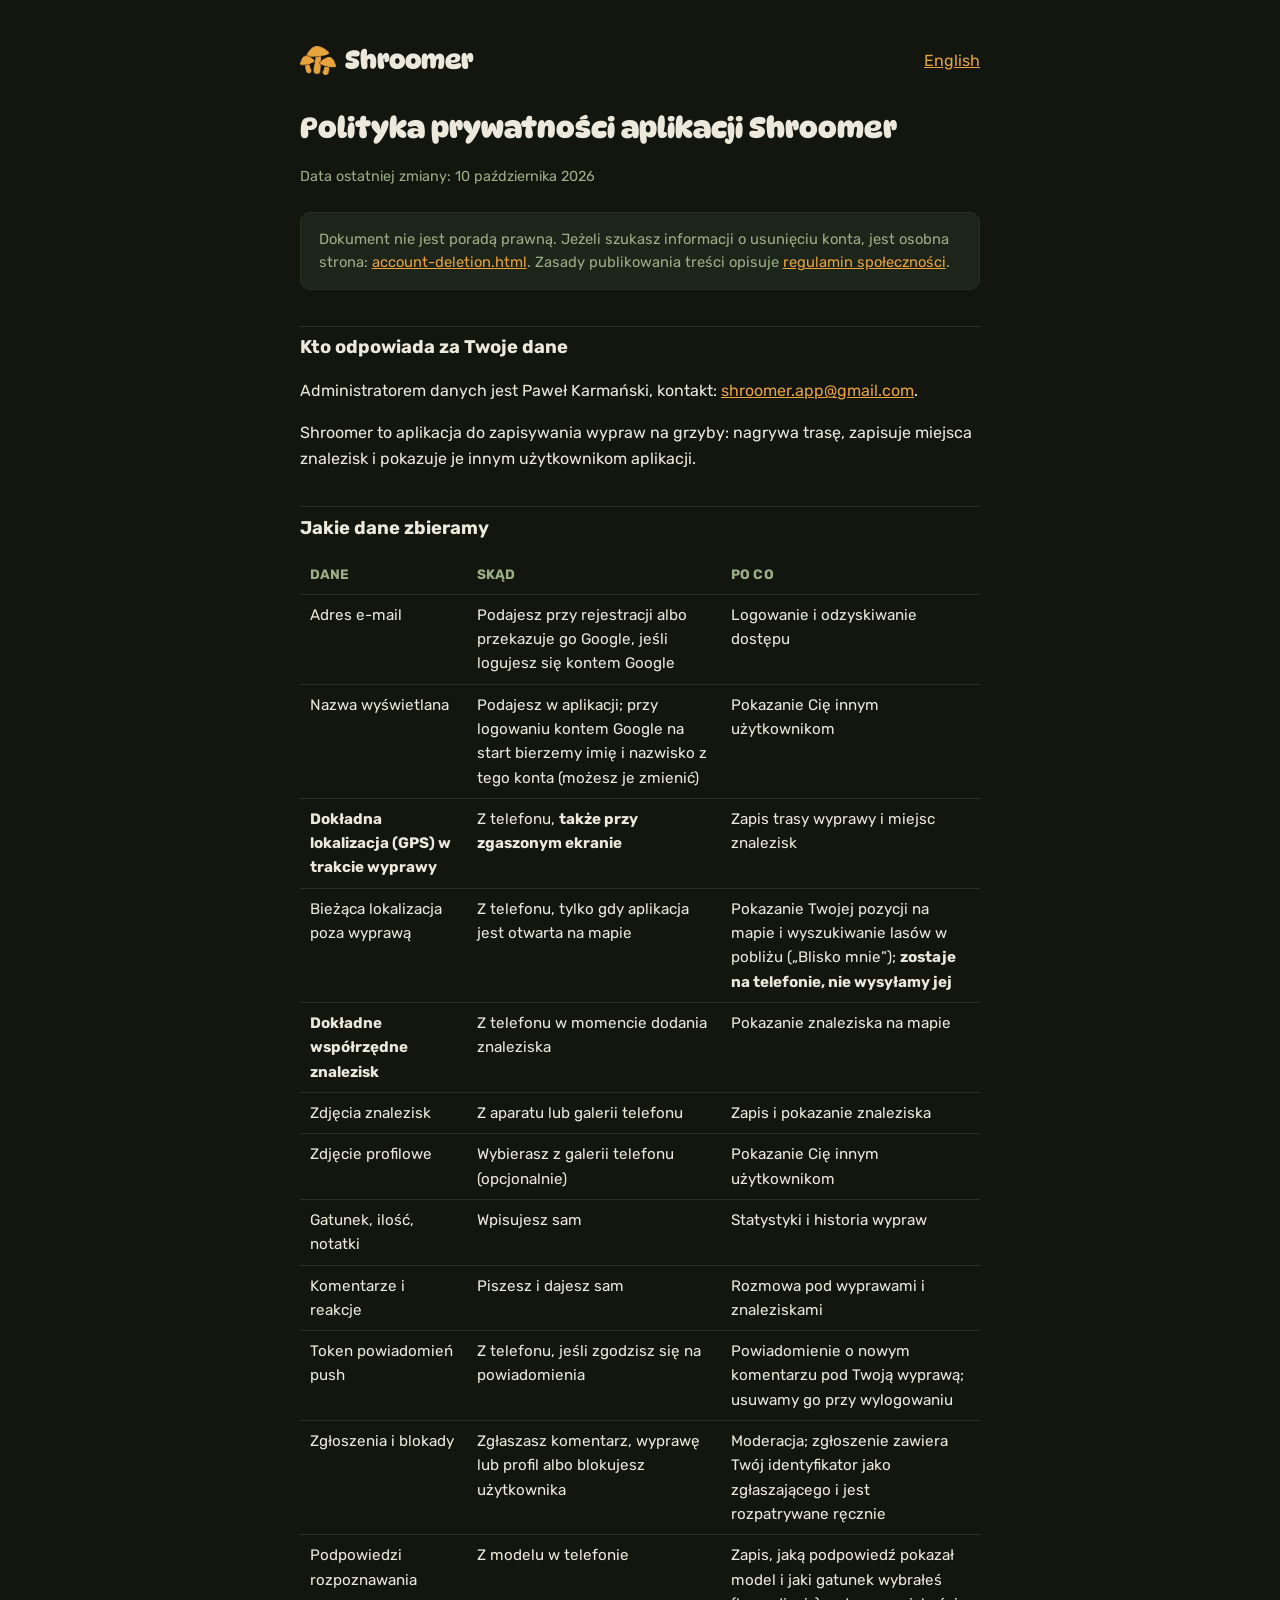
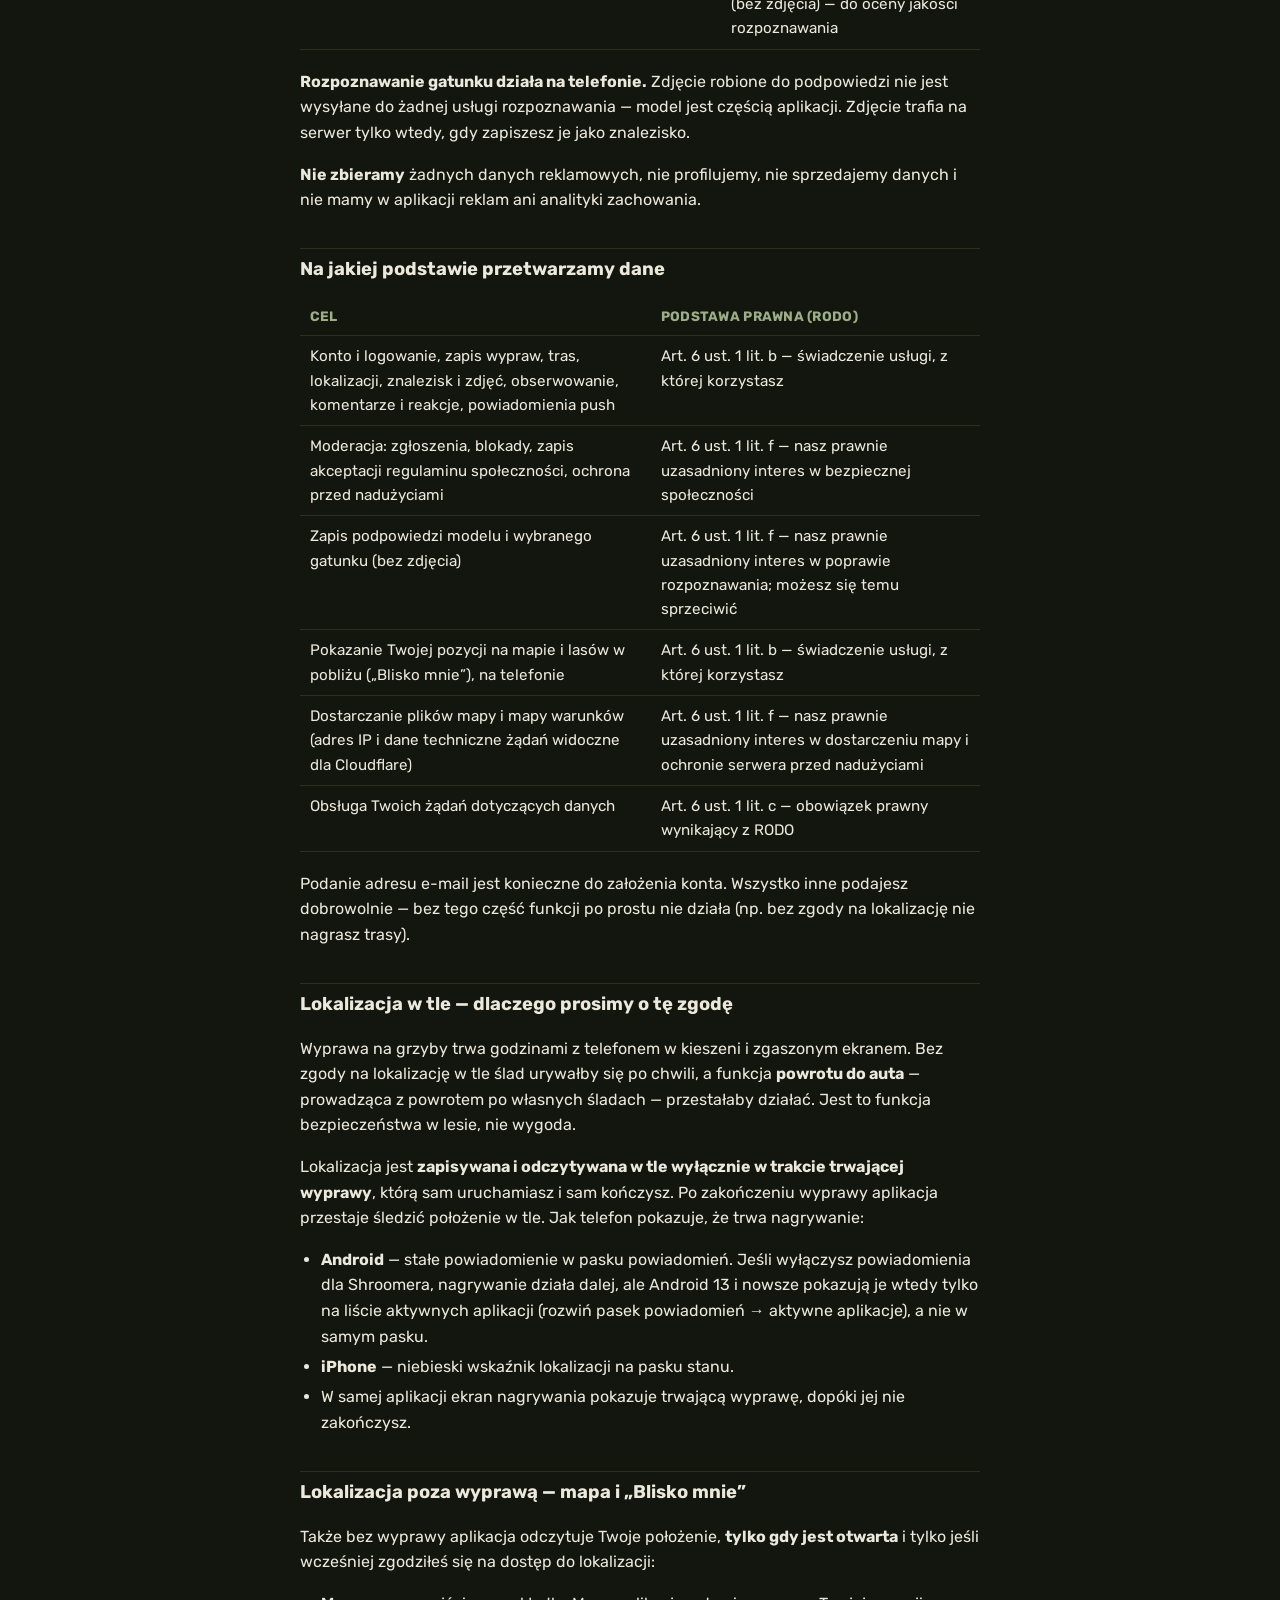
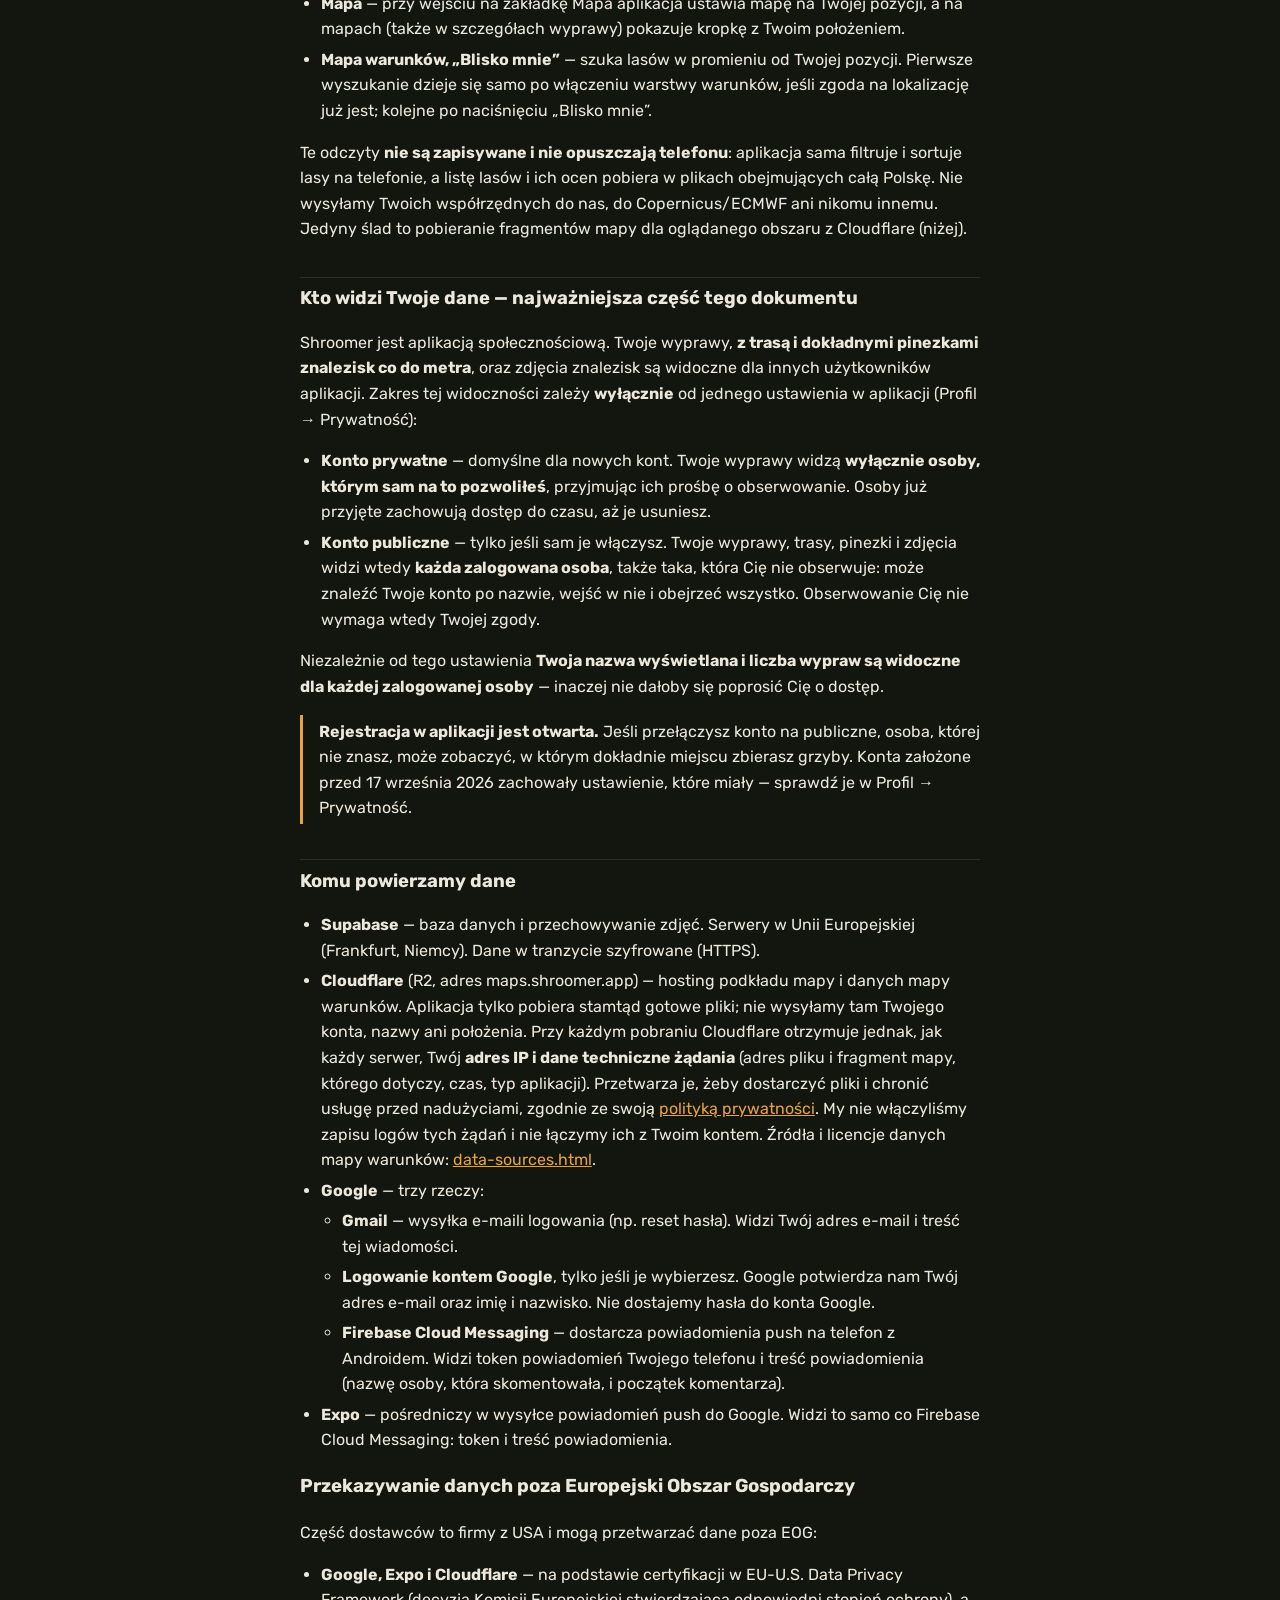
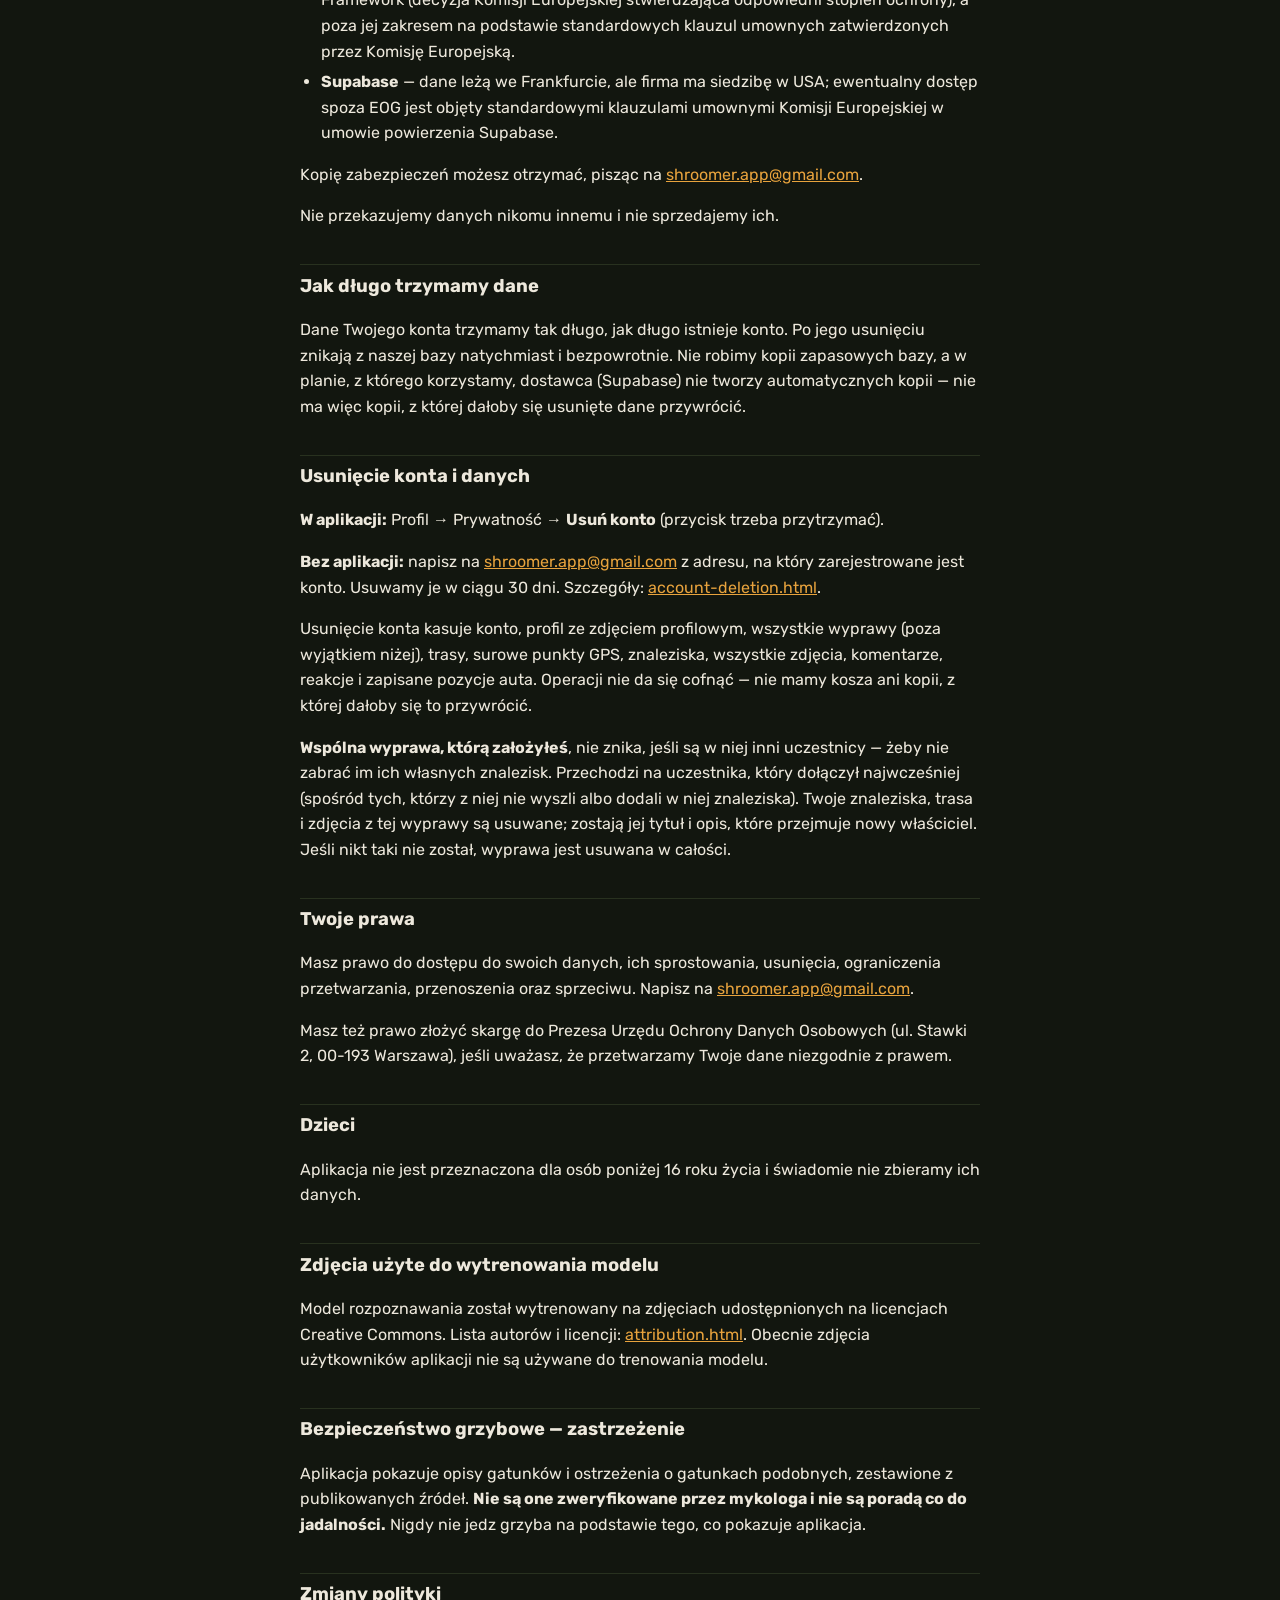
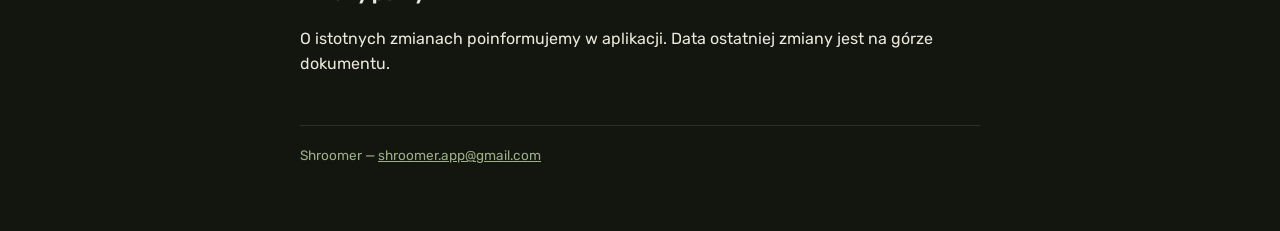
==== commit 3b89ae1e: "Conditions map data sources; policy covers location outside trips and Cloudflare (KAN-313) data-sour" ====
--- a/index.html
+++ b/index.html
@@ -36,7 +36,8 @@
   <tr><th>Dane</th><th>Skąd</th><th>Po co</th></tr>
   <tr><td>Adres e-mail</td><td>Podajesz przy rejestracji albo przekazuje go Google, jeśli logujesz się kontem Google</td><td>Logowanie i odzyskiwanie dostępu</td></tr>
   <tr><td>Nazwa wyświetlana</td><td>Podajesz w aplikacji; przy logowaniu kontem Google na start bierzemy imię i nazwisko z tego konta (możesz je zmienić)</td><td>Pokazanie Cię innym użytkownikom</td></tr>
-  <tr><td><strong>Dokładna lokalizacja (GPS)</strong></td><td>Z telefonu, <strong>także przy zgaszonym ekranie</strong></td><td>Zapis trasy wyprawy i miejsc znalezisk</td></tr>
+  <tr><td><strong>Dokładna lokalizacja (GPS) w trakcie wyprawy</strong></td><td>Z telefonu, <strong>także przy zgaszonym ekranie</strong></td><td>Zapis trasy wyprawy i miejsc znalezisk</td></tr>
+  <tr><td>Bieżąca lokalizacja poza wyprawą</td><td>Z telefonu, tylko gdy aplikacja jest otwarta na mapie</td><td>Pokazanie Twojej pozycji na mapie i wyszukiwanie lasów w pobliżu („Blisko mnie”); <strong>zostaje na telefonie, nie wysyłamy jej</strong></td></tr>
   <tr><td><strong>Dokładne współrzędne znalezisk</strong></td><td>Z telefonu w momencie dodania znaleziska</td><td>Pokazanie znaleziska na mapie</td></tr>
   <tr><td>Zdjęcia znalezisk</td><td>Z aparatu lub galerii telefonu</td><td>Zapis i pokazanie znaleziska</td></tr>
   <tr><td>Zdjęcie profilowe</td><td>Wybierasz z galerii telefonu (opcjonalnie)</td><td>Pokazanie Cię innym użytkownikom</td></tr>
@@ -58,6 +59,8 @@
   <tr><td>Konto i logowanie, zapis wypraw, tras, lokalizacji, znalezisk i zdjęć, obserwowanie, komentarze i reakcje, powiadomienia push</td><td>Art. 6 ust. 1 lit. b — świadczenie usługi, z której korzystasz</td></tr>
   <tr><td>Moderacja: zgłoszenia, blokady, zapis akceptacji regulaminu społeczności, ochrona przed nadużyciami</td><td>Art. 6 ust. 1 lit. f — nasz prawnie uzasadniony interes w bezpiecznej społeczności</td></tr>
   <tr><td>Zapis podpowiedzi modelu i wybranego gatunku (bez zdjęcia)</td><td>Art. 6 ust. 1 lit. f — nasz prawnie uzasadniony interes w poprawie rozpoznawania; możesz się temu sprzeciwić</td></tr>
+  <tr><td>Pokazanie Twojej pozycji na mapie i lasów w pobliżu („Blisko mnie”), na telefonie</td><td>Art. 6 ust. 1 lit. b — świadczenie usługi, z której korzystasz</td></tr>
+  <tr><td>Dostarczanie plików mapy i mapy warunków (adres IP i dane techniczne żądań widoczne dla Cloudflare)</td><td>Art. 6 ust. 1 lit. f — nasz prawnie uzasadniony interes w dostarczeniu mapy i ochronie serwera przed nadużyciami</td></tr>
   <tr><td>Obsługa Twoich żądań dotyczących danych</td><td>Art. 6 ust. 1 lit. c — obowiązek prawny wynikający z RODO</td></tr>
 </table>
 <p>Podanie adresu e-mail jest konieczne do założenia konta. Wszystko inne podajesz
@@ -69,9 +72,9 @@
 zgody na lokalizację w tle ślad urywałby się po chwili, a funkcja <strong>powrotu do
 auta</strong> — prowadząca z powrotem po własnych śladach — przestałaby działać. Jest
 to funkcja bezpieczeństwa w lesie, nie wygoda.</p>
-<p>Lokalizacja jest zapisywana <strong>wyłącznie w trakcie trwającej wyprawy</strong>,
-którą sam uruchamiasz i sam kończysz. Po zakończeniu wyprawy aplikacja przestaje
-odczytywać położenie. Jak telefon pokazuje, że trwa nagrywanie:</p>
+<p>Lokalizacja jest <strong>zapisywana i odczytywana w tle wyłącznie w trakcie
+trwającej wyprawy</strong>, którą sam uruchamiasz i sam kończysz. Po zakończeniu wyprawy
+aplikacja przestaje śledzić położenie w tle. Jak telefon pokazuje, że trwa nagrywanie:</p>
 <ul>
   <li><strong>Android</strong> — stałe powiadomienie w pasku powiadomień. Jeśli
   wyłączysz powiadomienia dla Shroomera, nagrywanie działa dalej, ale Android 13
@@ -82,6 +85,23 @@
   zakończysz.</li>
 </ul>
 
+<h2>Lokalizacja poza wyprawą — mapa i „Blisko mnie”</h2>
+<p>Także bez wyprawy aplikacja odczytuje Twoje położenie, <strong>tylko gdy jest
+otwarta</strong> i tylko jeśli wcześniej zgodziłeś się na dostęp do lokalizacji:</p>
+<ul>
+  <li><strong>Mapa</strong> — przy wejściu na zakładkę Mapa aplikacja ustawia mapę na
+  Twojej pozycji, a na mapach (także w szczegółach wyprawy) pokazuje kropkę z Twoim
+  położeniem.</li>
+  <li><strong>Mapa warunków, „Blisko mnie”</strong> — szuka lasów w promieniu od Twojej
+  pozycji. Pierwsze wyszukanie dzieje się samo po włączeniu warstwy warunków, jeśli zgoda
+  na lokalizację już jest; kolejne po naciśnięciu „Blisko mnie”.</li>
+</ul>
+<p>Te odczyty <strong>nie są zapisywane i nie opuszczają telefonu</strong>: aplikacja
+sama filtruje i sortuje lasy na telefonie, a listę lasów i ich ocen pobiera w plikach
+obejmujących całą Polskę. Nie wysyłamy Twoich współrzędnych do nas, do Copernicus/ECMWF
+ani nikomu innemu. Jedyny ślad to pobieranie fragmentów mapy dla oglądanego obszaru
+z Cloudflare (niżej).</p>
+
 <h2>Kto widzi Twoje dane — najważniejsza część tego dokumentu</h2>
 <p>Shroomer jest aplikacją społecznościową. Twoje wyprawy, <strong>z trasą i
 dokładnymi pinezkami znalezisk co do metra</strong>, oraz zdjęcia znalezisk są
@@ -108,9 +128,18 @@
 <ul>
   <li><strong>Supabase</strong> — baza danych i przechowywanie zdjęć. Serwery w
   Unii Europejskiej (Frankfurt, Niemcy). Dane w tranzycie szyfrowane (HTTPS).</li>
-  <li><strong>Cloudflare R2</strong> — hosting podkładu mapy. <strong>Nie wysyłamy
-  tam żadnych danych osobowych</strong> — aplikacja tylko pobiera stamtąd gotowe kafle
-  mapy (jak każdy serwer, widzi przy tym adres IP pobierającego).</li>
+  <li><strong>Cloudflare</strong> (R2, adres maps.shroomer.app) — hosting podkładu mapy
+  i danych mapy warunków. Aplikacja tylko pobiera stamtąd gotowe pliki; nie wysyłamy tam
+  Twojego konta, nazwy ani położenia. Przy każdym pobraniu Cloudflare otrzymuje jednak,
+  jak każdy serwer, Twój <strong>adres IP i dane techniczne żądania</strong> (adres pliku
+  i fragment mapy, którego dotyczy, czas, typ aplikacji). Przetwarza je, żeby dostarczyć
+  pliki i chronić usługę przed nadużyciami, zgodnie ze swoją
+  <a href="https://www.cloudflare.com/privacypolicy/">polityką prywatności</a>.
+  <!-- KAN-313: VERIFY in the Cloudflare dashboard before publishing (Logpush, R2 bucket
+  settings, Web Analytics). If nothing is enabled, keep the next sentence; otherwise state
+  what is logged and for how long. Remove this comment. -->
+  My nie włączyliśmy zapisu logów tych żądań i nie łączymy ich z Twoim kontem. Źródła
+  i licencje danych mapy warunków: <a href="data-sources.html">data-sources.html</a>.</li>
   <li><strong>Google</strong> — trzy rzeczy:
     <ul>
       <li><strong>Gmail</strong> — wysyłka e-maili logowania (np. reset hasła). Widzi
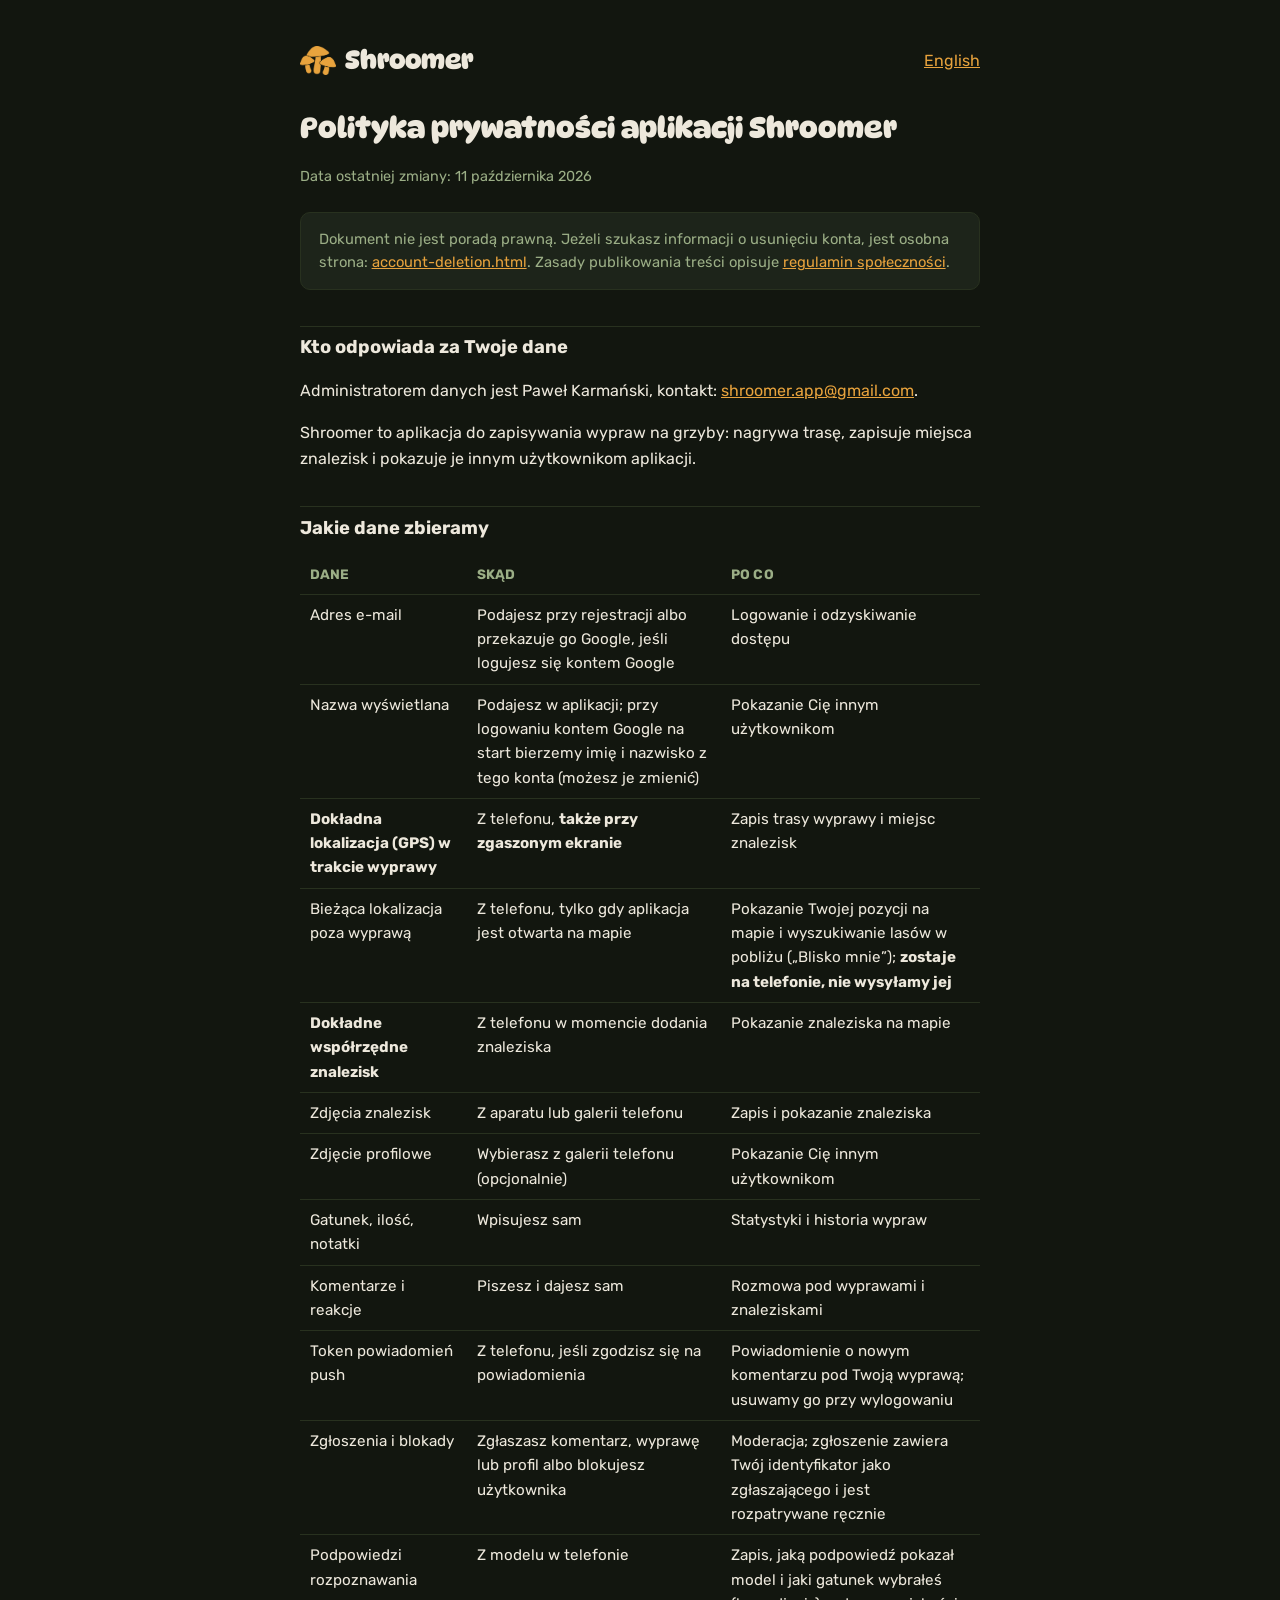
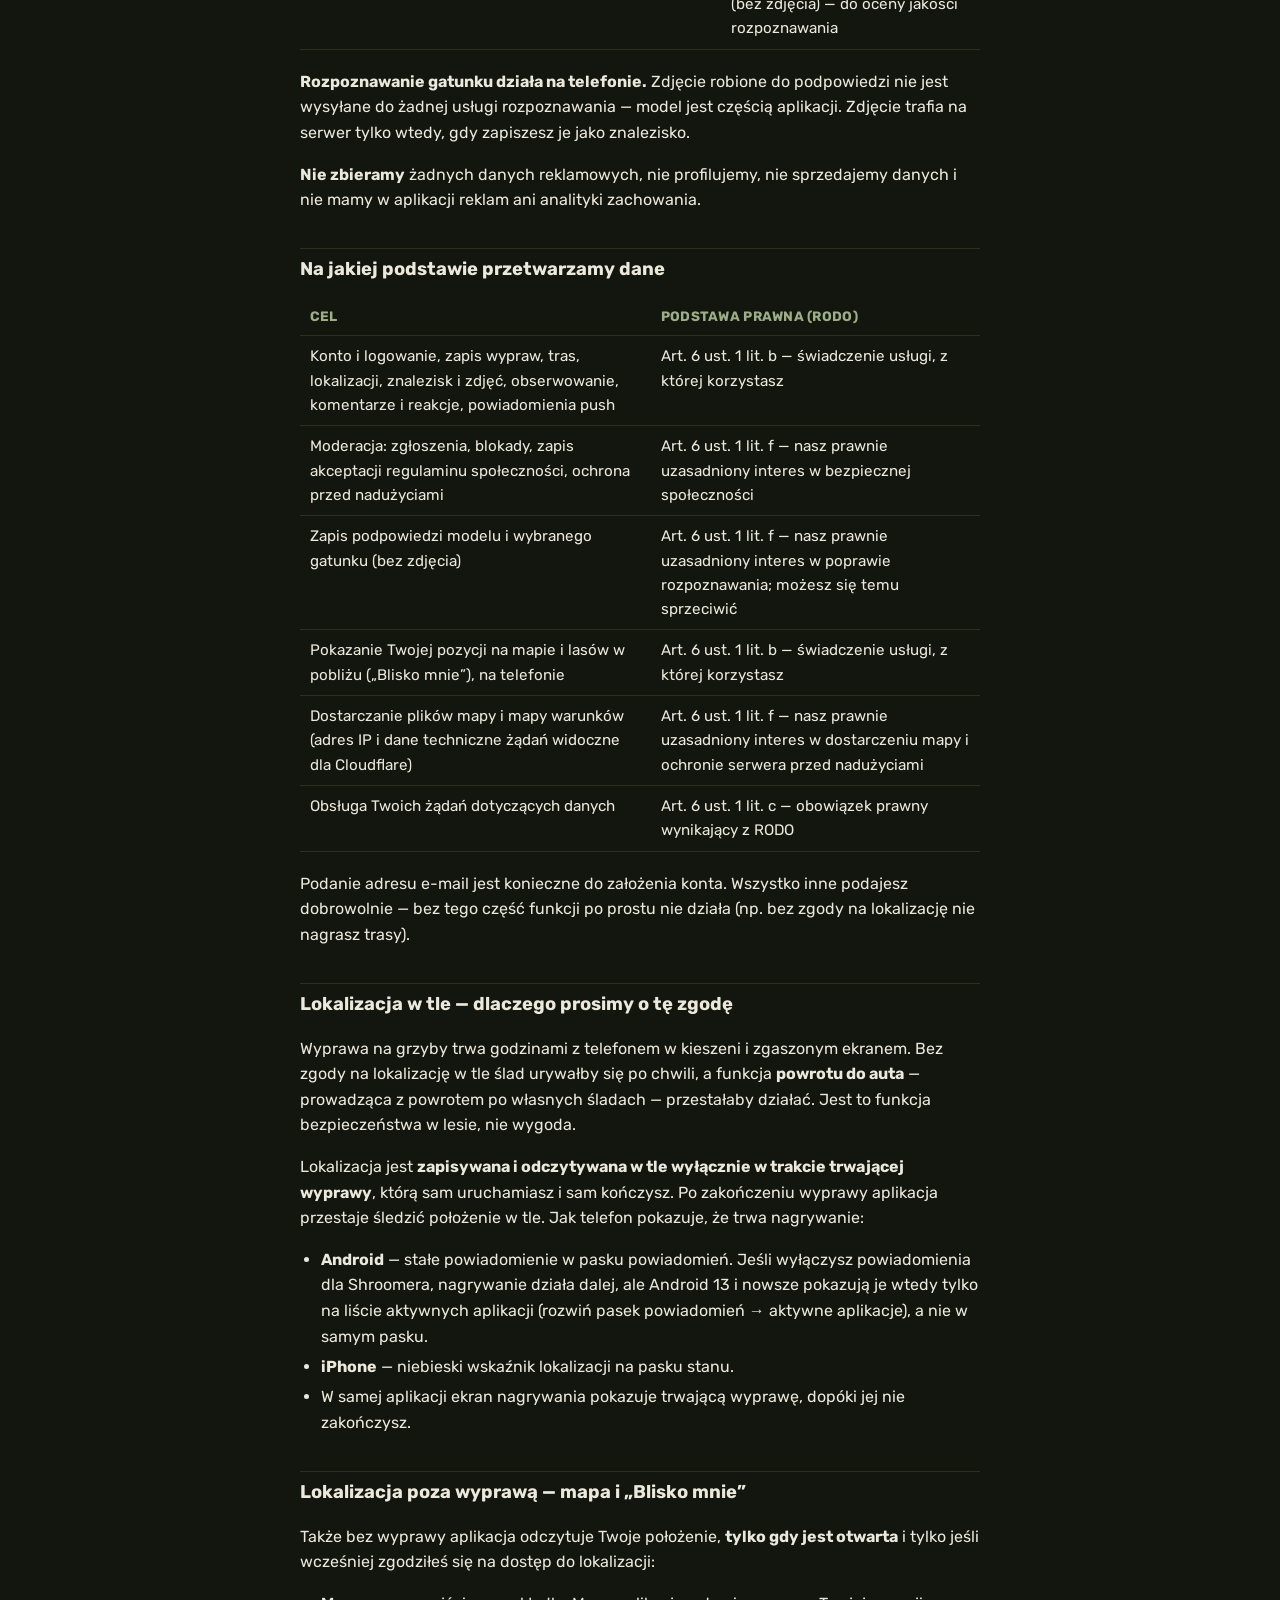
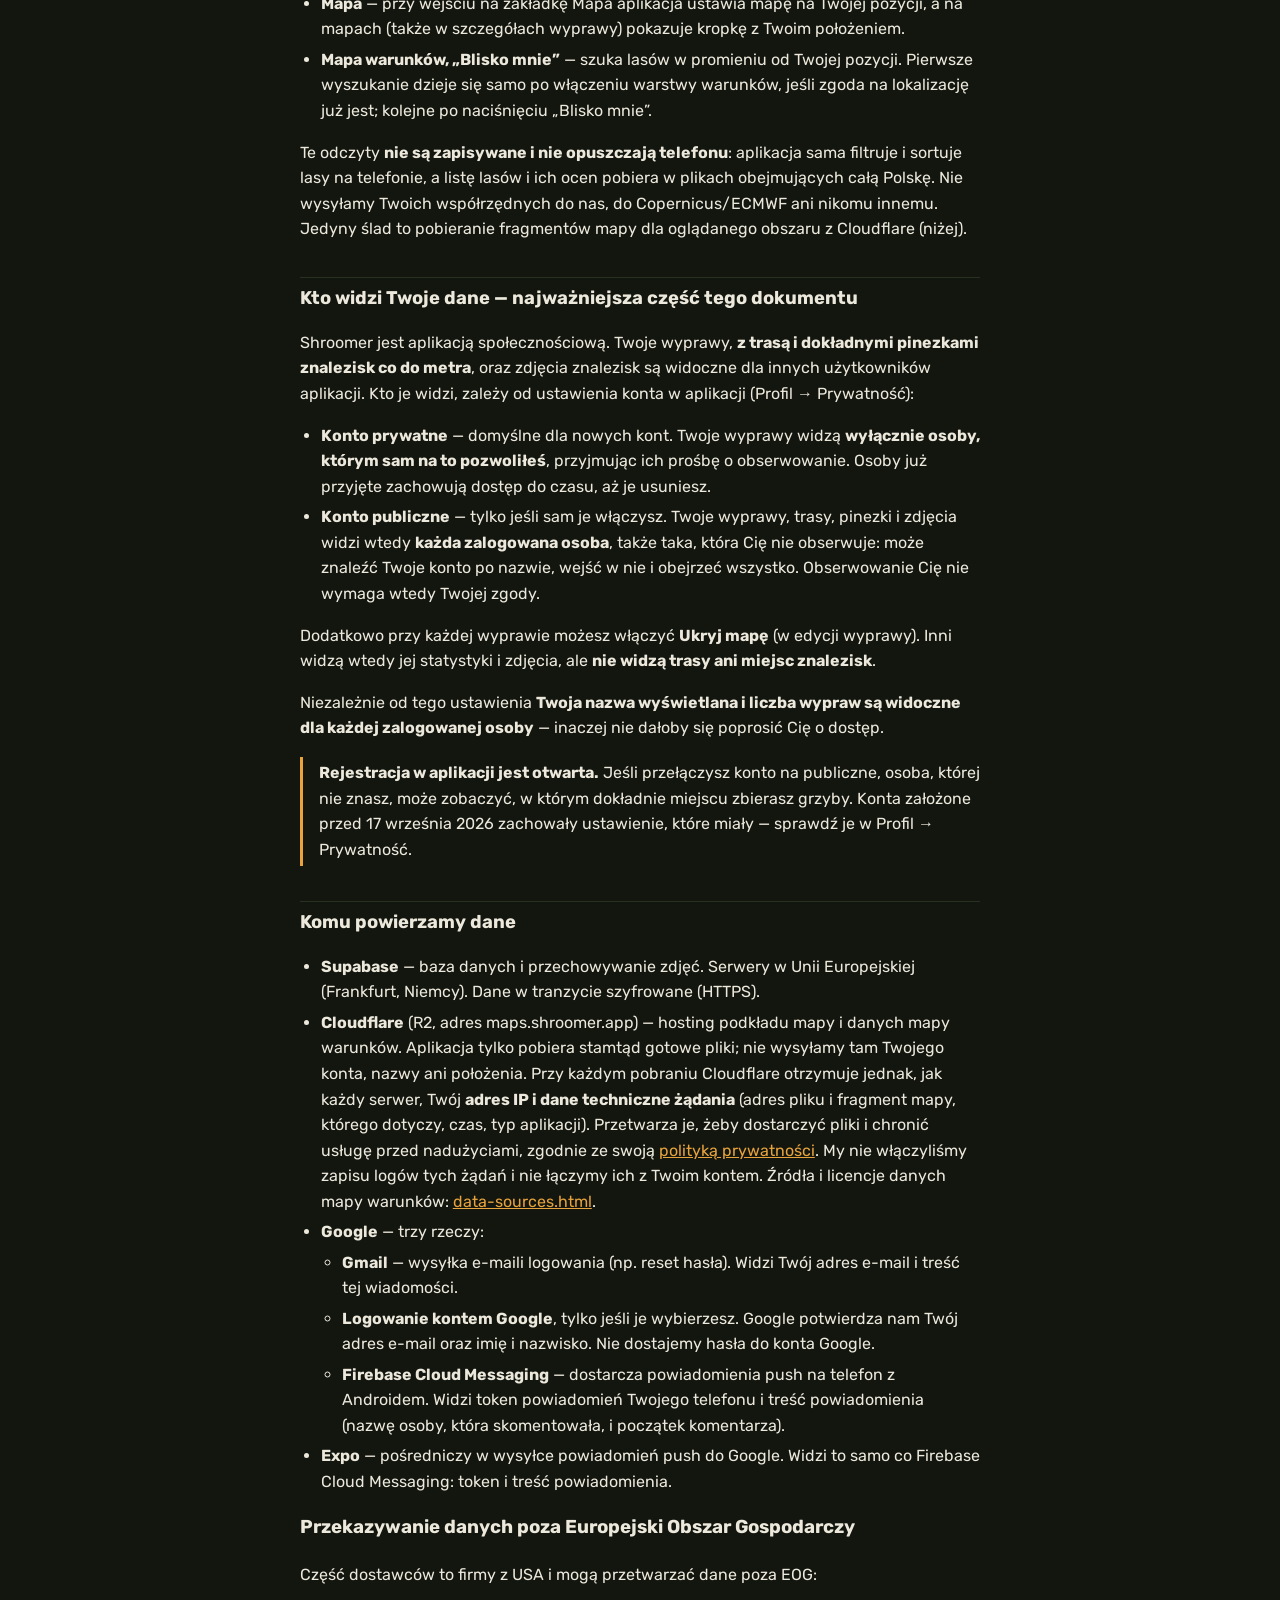
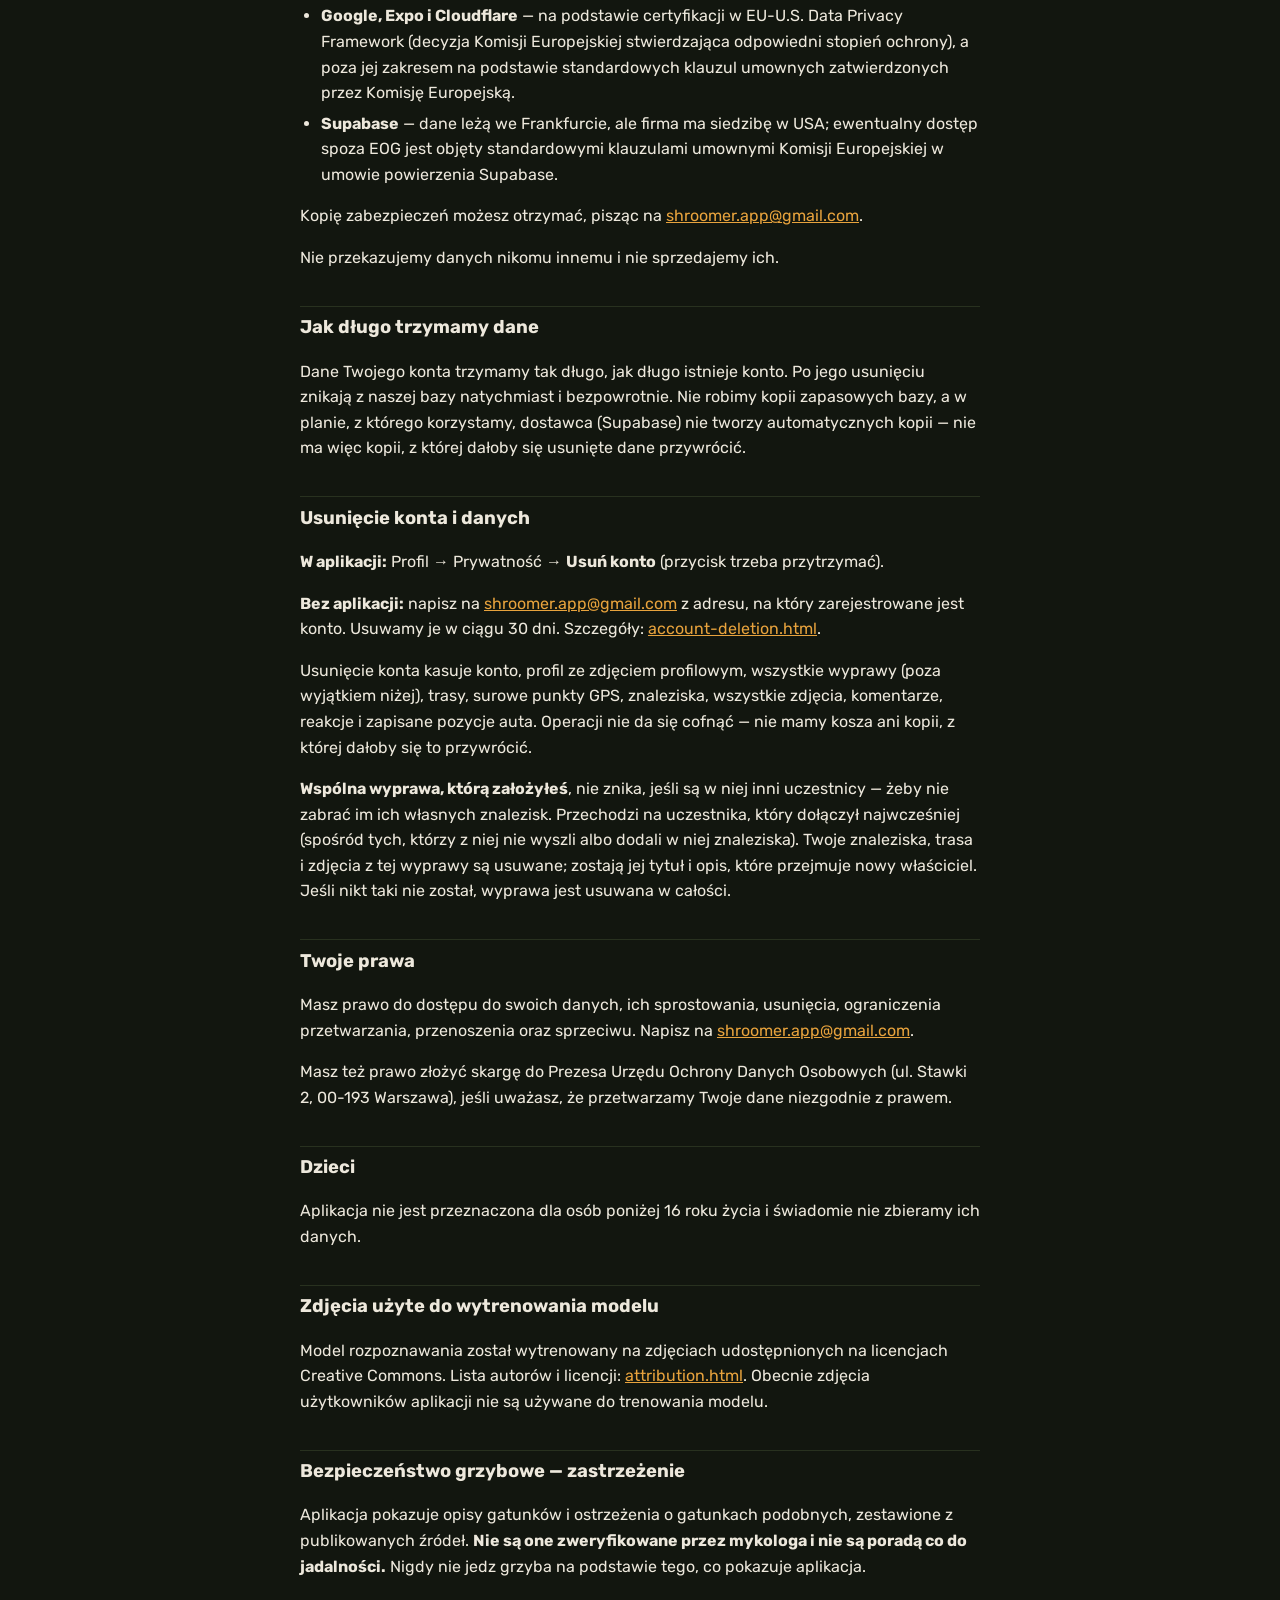
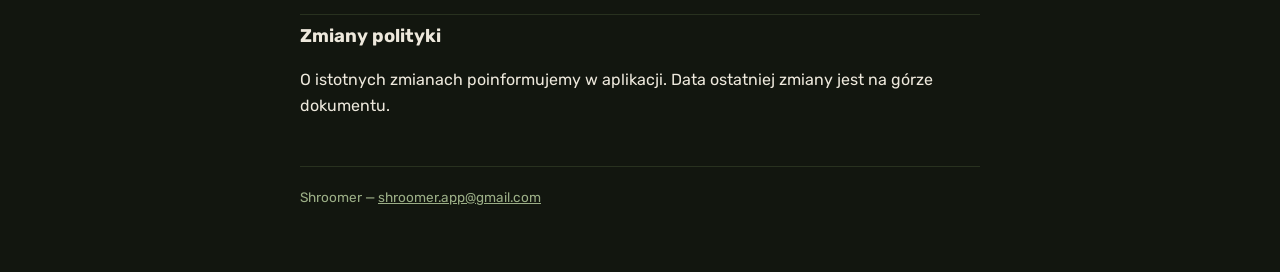
==== commit 3927b6b7: "Privacy policy: mention per-trip Hide map Visibility no longer depends solely on the account setting" ====
--- a/index.html
+++ b/index.html
@@ -17,7 +17,7 @@
 </header>
 
 <h1>Polityka prywatności aplikacji Shroomer</h1>
-<p class="updated">Data ostatniej zmiany: 10 października 2026</p>
+<p class="updated">Data ostatniej zmiany: 11 października 2026</p>
 
 <div class="note">
   Dokument nie jest poradą prawną. Jeżeli szukasz informacji o usunięciu konta,
@@ -105,8 +105,8 @@
 <h2>Kto widzi Twoje dane — najważniejsza część tego dokumentu</h2>
 <p>Shroomer jest aplikacją społecznościową. Twoje wyprawy, <strong>z trasą i
 dokładnymi pinezkami znalezisk co do metra</strong>, oraz zdjęcia znalezisk są
-widoczne dla innych użytkowników aplikacji. Zakres tej widoczności zależy
-<strong>wyłącznie</strong> od jednego ustawienia w aplikacji (Profil → Prywatność):</p>
+widoczne dla innych użytkowników aplikacji. Kto je widzi, zależy od ustawienia konta
+w aplikacji (Profil → Prywatność):</p>
 <ul>
   <li><strong>Konto prywatne</strong> — domyślne dla nowych kont. Twoje wyprawy widzą
   <strong>wyłącznie osoby, którym sam na to pozwoliłeś</strong>, przyjmując ich prośbę
@@ -116,6 +116,9 @@
   taka, która Cię nie obserwuje: może znaleźć Twoje konto po nazwie, wejść w nie
   i obejrzeć wszystko. Obserwowanie Cię nie wymaga wtedy Twojej zgody.</li>
 </ul>
+<p>Dodatkowo przy każdej wyprawie możesz włączyć <strong>Ukryj mapę</strong> (w edycji
+wyprawy). Inni widzą wtedy jej statystyki i zdjęcia, ale <strong>nie widzą trasy ani
+miejsc znalezisk</strong>.</p>
 <p>Niezależnie od tego ustawienia <strong>Twoja nazwa wyświetlana i liczba wypraw są
 widoczne dla każdej zalogowanej osoby</strong> — inaczej nie dałoby się poprosić Cię
 o dostęp.</p>
@@ -135,9 +138,6 @@
   i fragment mapy, którego dotyczy, czas, typ aplikacji). Przetwarza je, żeby dostarczyć
   pliki i chronić usługę przed nadużyciami, zgodnie ze swoją
   <a href="https://www.cloudflare.com/privacypolicy/">polityką prywatności</a>.
-  <!-- KAN-313: VERIFY in the Cloudflare dashboard before publishing (Logpush, R2 bucket
-  settings, Web Analytics). If nothing is enabled, keep the next sentence; otherwise state
-  what is logged and for how long. Remove this comment. -->
   My nie włączyliśmy zapisu logów tych żądań i nie łączymy ich z Twoim kontem. Źródła
   i licencje danych mapy warunków: <a href="data-sources.html">data-sources.html</a>.</li>
   <li><strong>Google</strong> — trzy rzeczy:
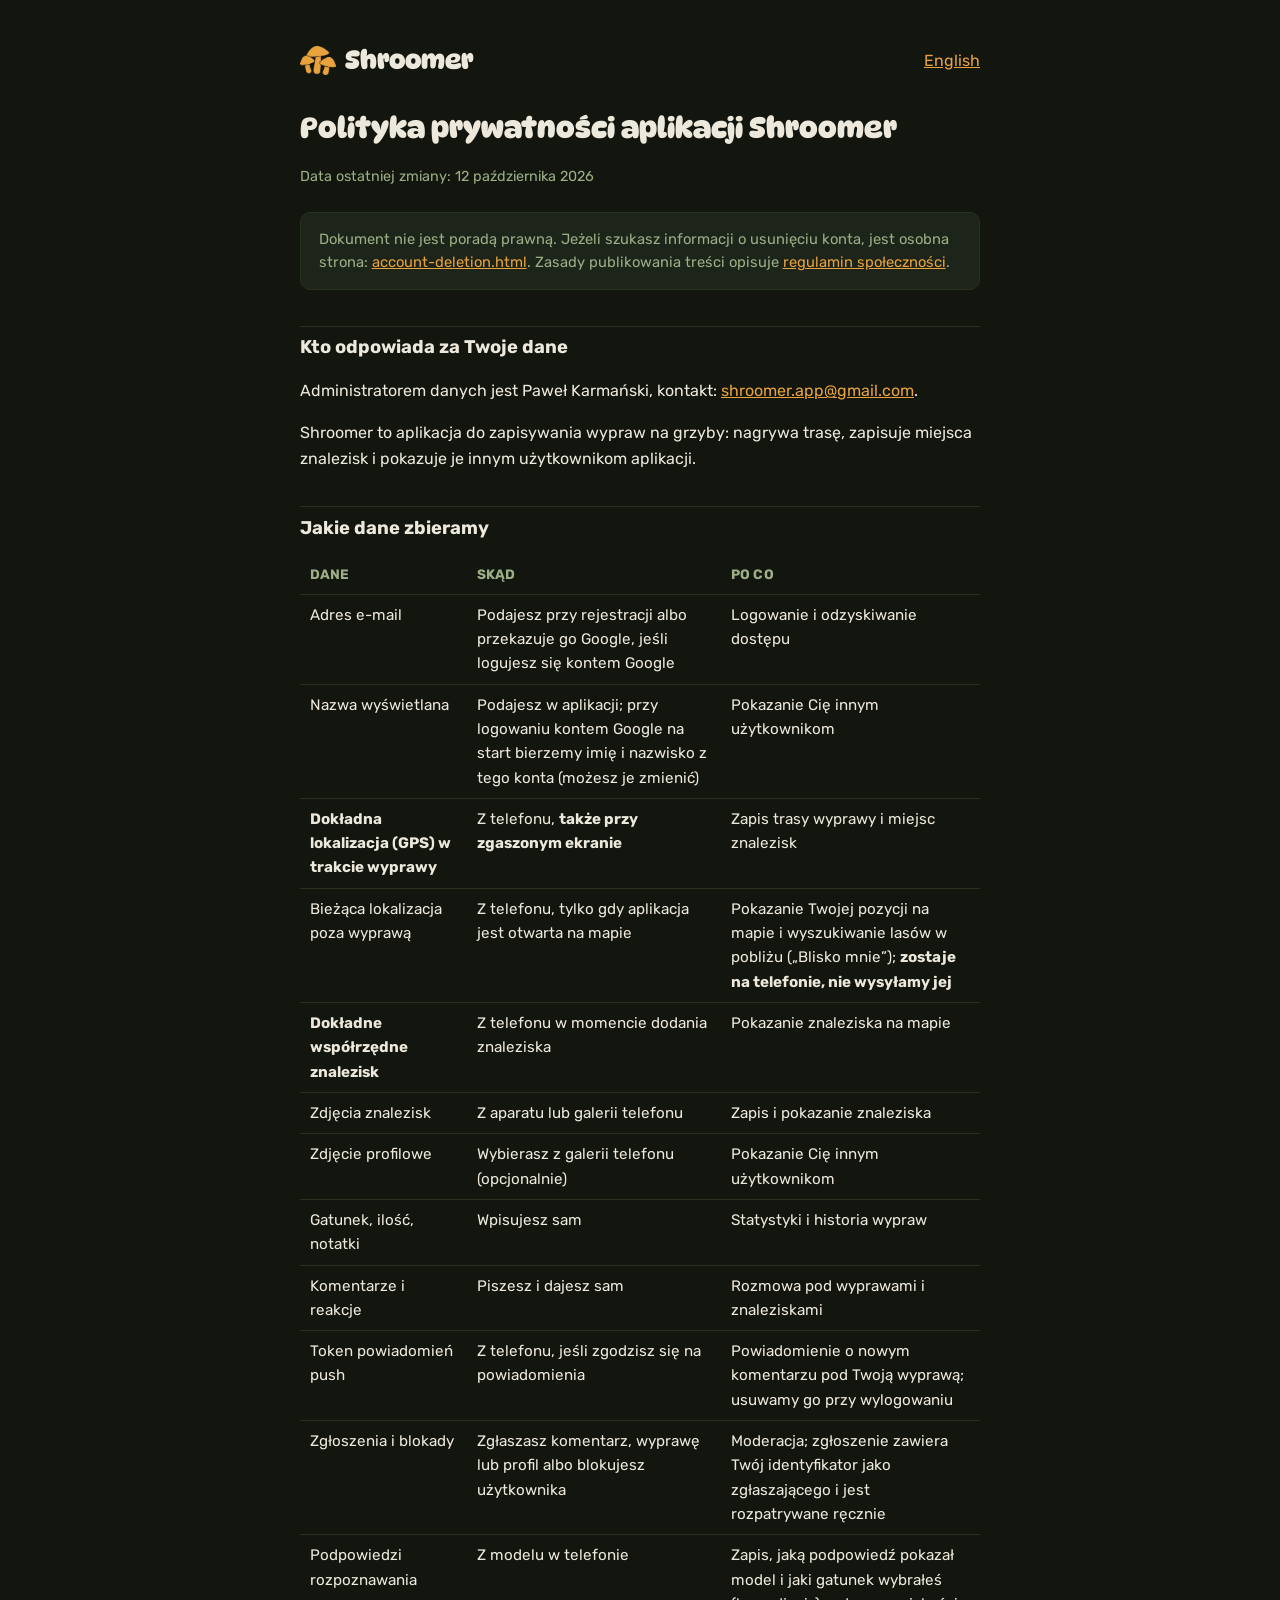
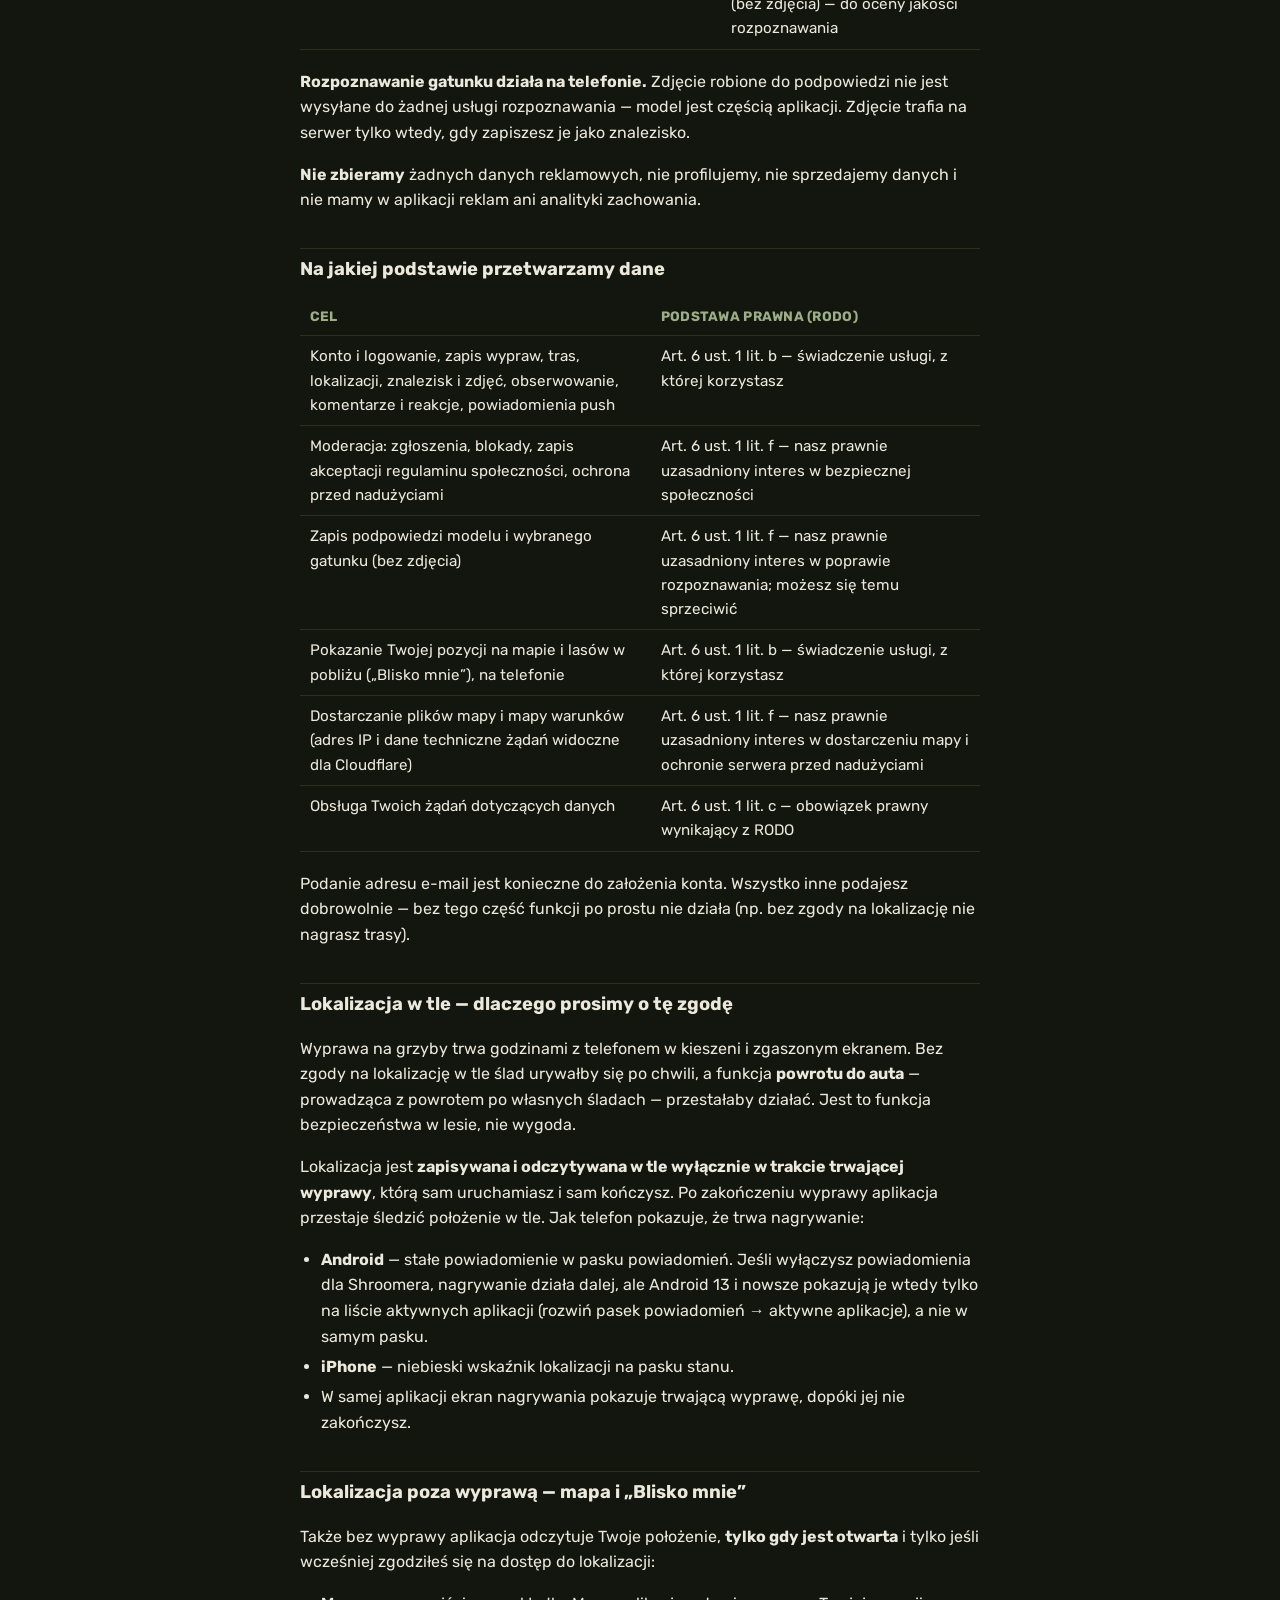
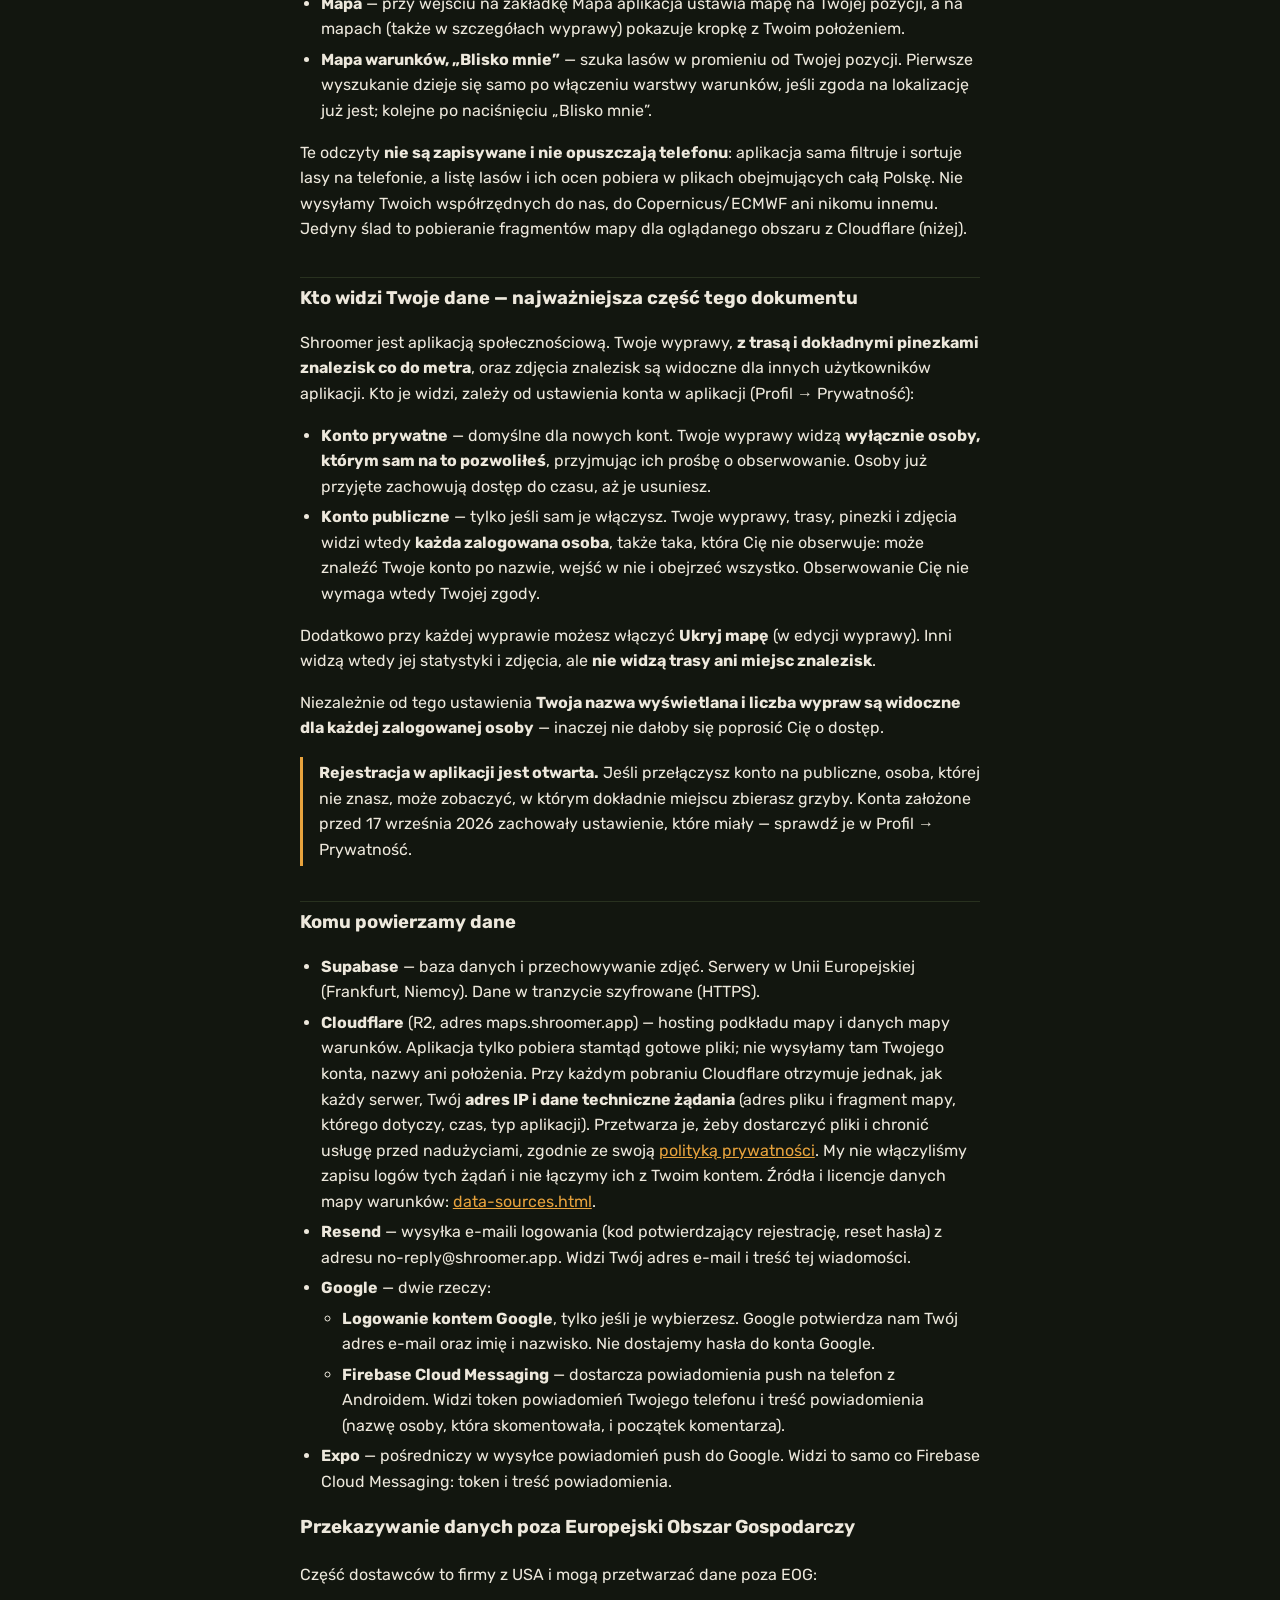
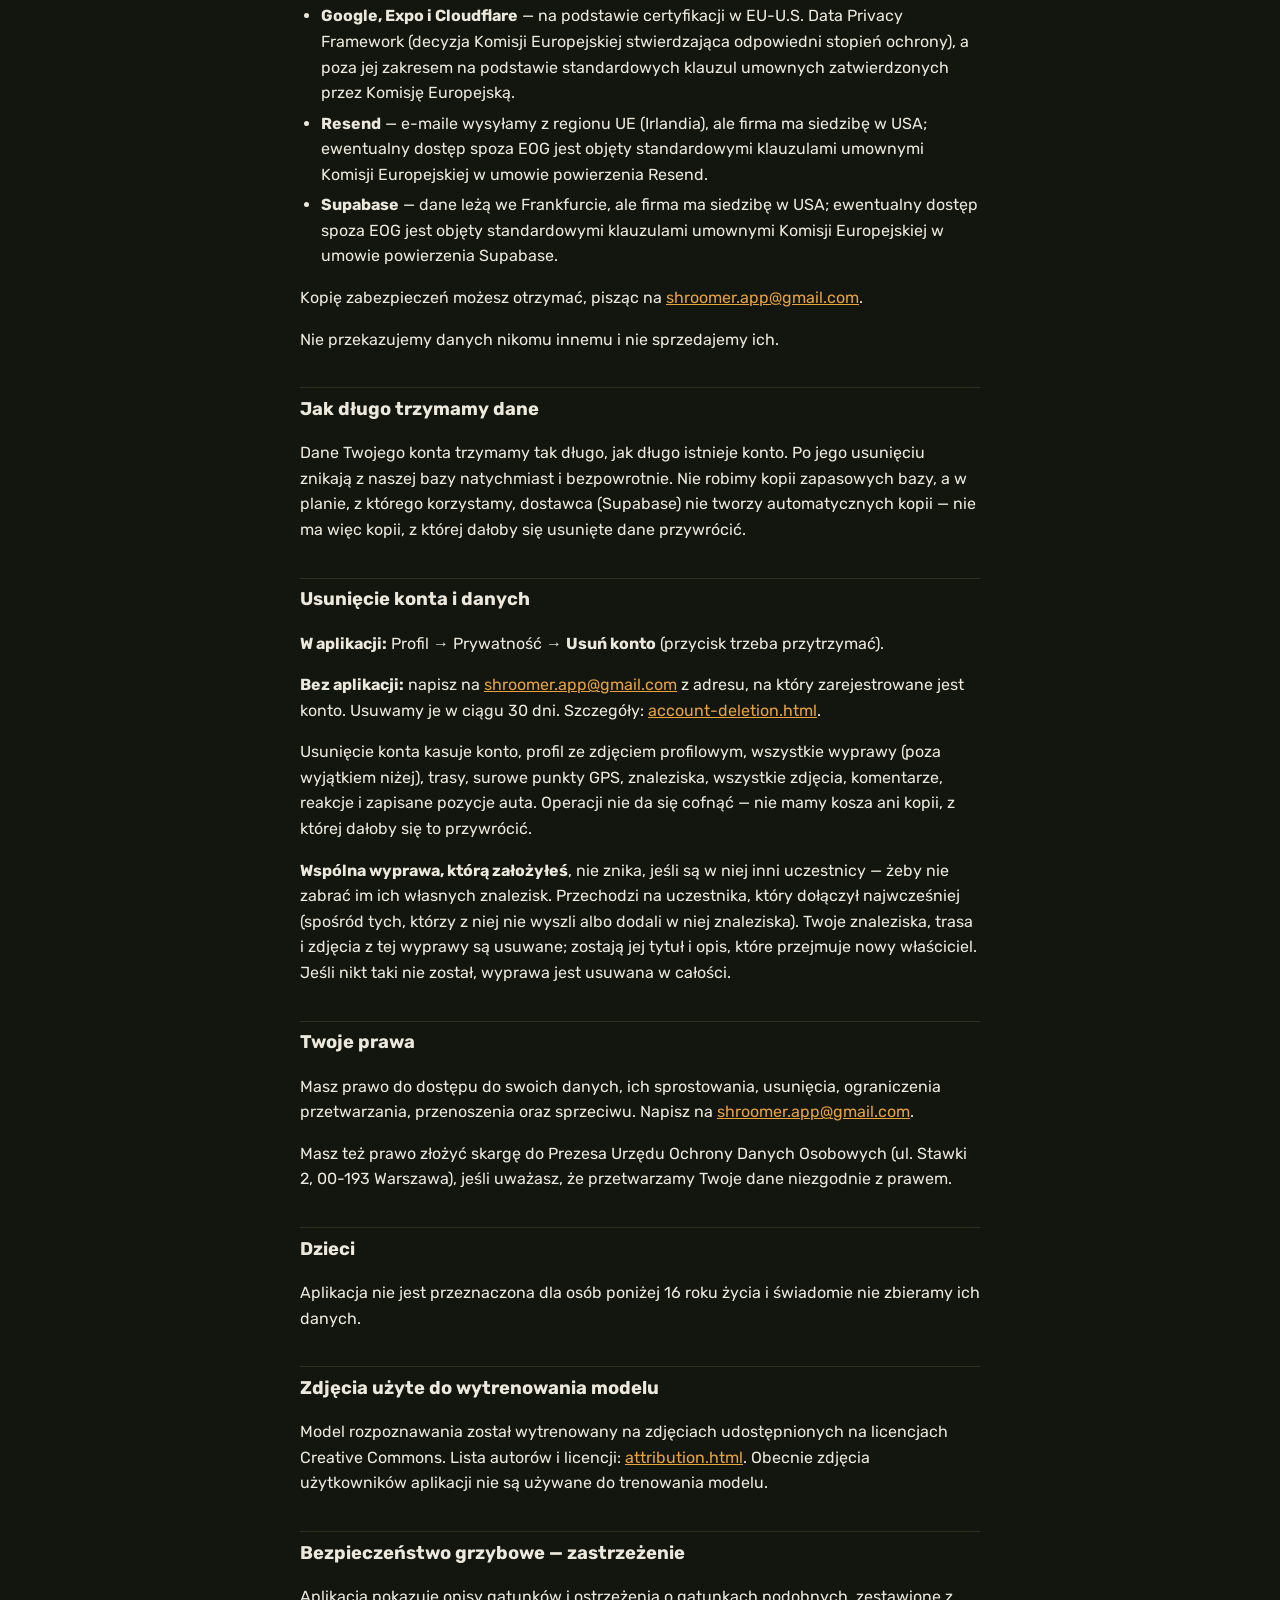
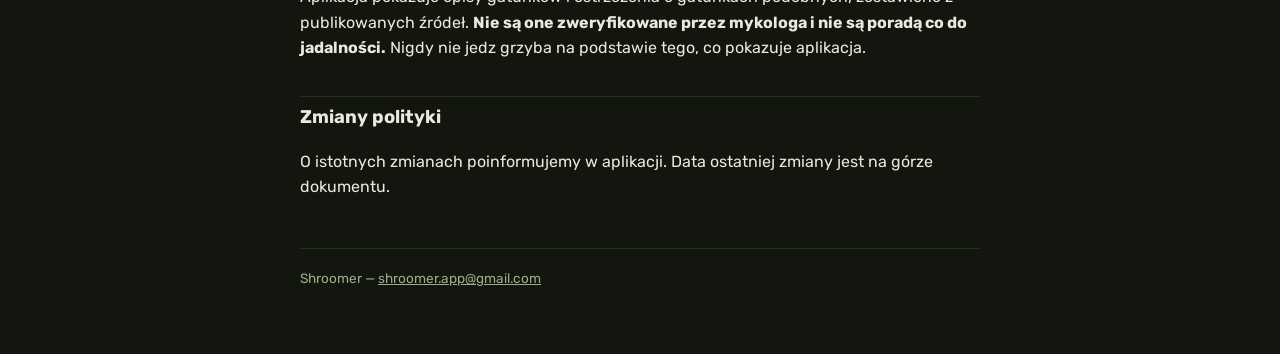
==== commit 3edd4789: "Privacy policy: Resend replaces Gmail for sign-in emails (KAN-329) Auth emails now go through Resend" ====
--- a/index.html
+++ b/index.html
@@ -17,7 +17,7 @@
 </header>
 
 <h1>Polityka prywatności aplikacji Shroomer</h1>
-<p class="updated">Data ostatniej zmiany: 11 października 2026</p>
+<p class="updated">Data ostatniej zmiany: 12 października 2026</p>
 
 <div class="note">
   Dokument nie jest poradą prawną. Jeżeli szukasz informacji o usunięciu konta,
@@ -140,10 +140,11 @@
   <a href="https://www.cloudflare.com/privacypolicy/">polityką prywatności</a>.
   My nie włączyliśmy zapisu logów tych żądań i nie łączymy ich z Twoim kontem. Źródła
   i licencje danych mapy warunków: <a href="data-sources.html">data-sources.html</a>.</li>
-  <li><strong>Google</strong> — trzy rzeczy:
+  <li><strong>Resend</strong> — wysyłka e-maili logowania (kod potwierdzający rejestrację,
+  reset hasła) z adresu no-reply@shroomer.app. Widzi Twój adres e-mail i treść tej
+  wiadomości.</li>
+  <li><strong>Google</strong> — dwie rzeczy:
     <ul>
-      <li><strong>Gmail</strong> — wysyłka e-maili logowania (np. reset hasła). Widzi
-      Twój adres e-mail i treść tej wiadomości.</li>
       <li><strong>Logowanie kontem Google</strong>, tylko jeśli je wybierzesz. Google
       potwierdza nam Twój adres e-mail oraz imię i nazwisko. Nie dostajemy hasła do
       konta Google.</li>
@@ -162,6 +163,9 @@
   w EU-U.S. Data Privacy Framework (decyzja Komisji Europejskiej stwierdzająca
   odpowiedni stopień ochrony), a poza jej zakresem na podstawie standardowych klauzul
   umownych zatwierdzonych przez Komisję Europejską.</li>
+  <li><strong>Resend</strong> — e-maile wysyłamy z regionu UE (Irlandia), ale firma ma
+  siedzibę w USA; ewentualny dostęp spoza EOG jest objęty standardowymi klauzulami
+  umownymi Komisji Europejskiej w umowie powierzenia Resend.</li>
   <li><strong>Supabase</strong> — dane leżą we Frankfurcie, ale firma ma siedzibę
   w USA; ewentualny dostęp spoza EOG jest objęty standardowymi klauzulami umownymi
   Komisji Europejskiej w umowie powierzenia Supabase.</li>
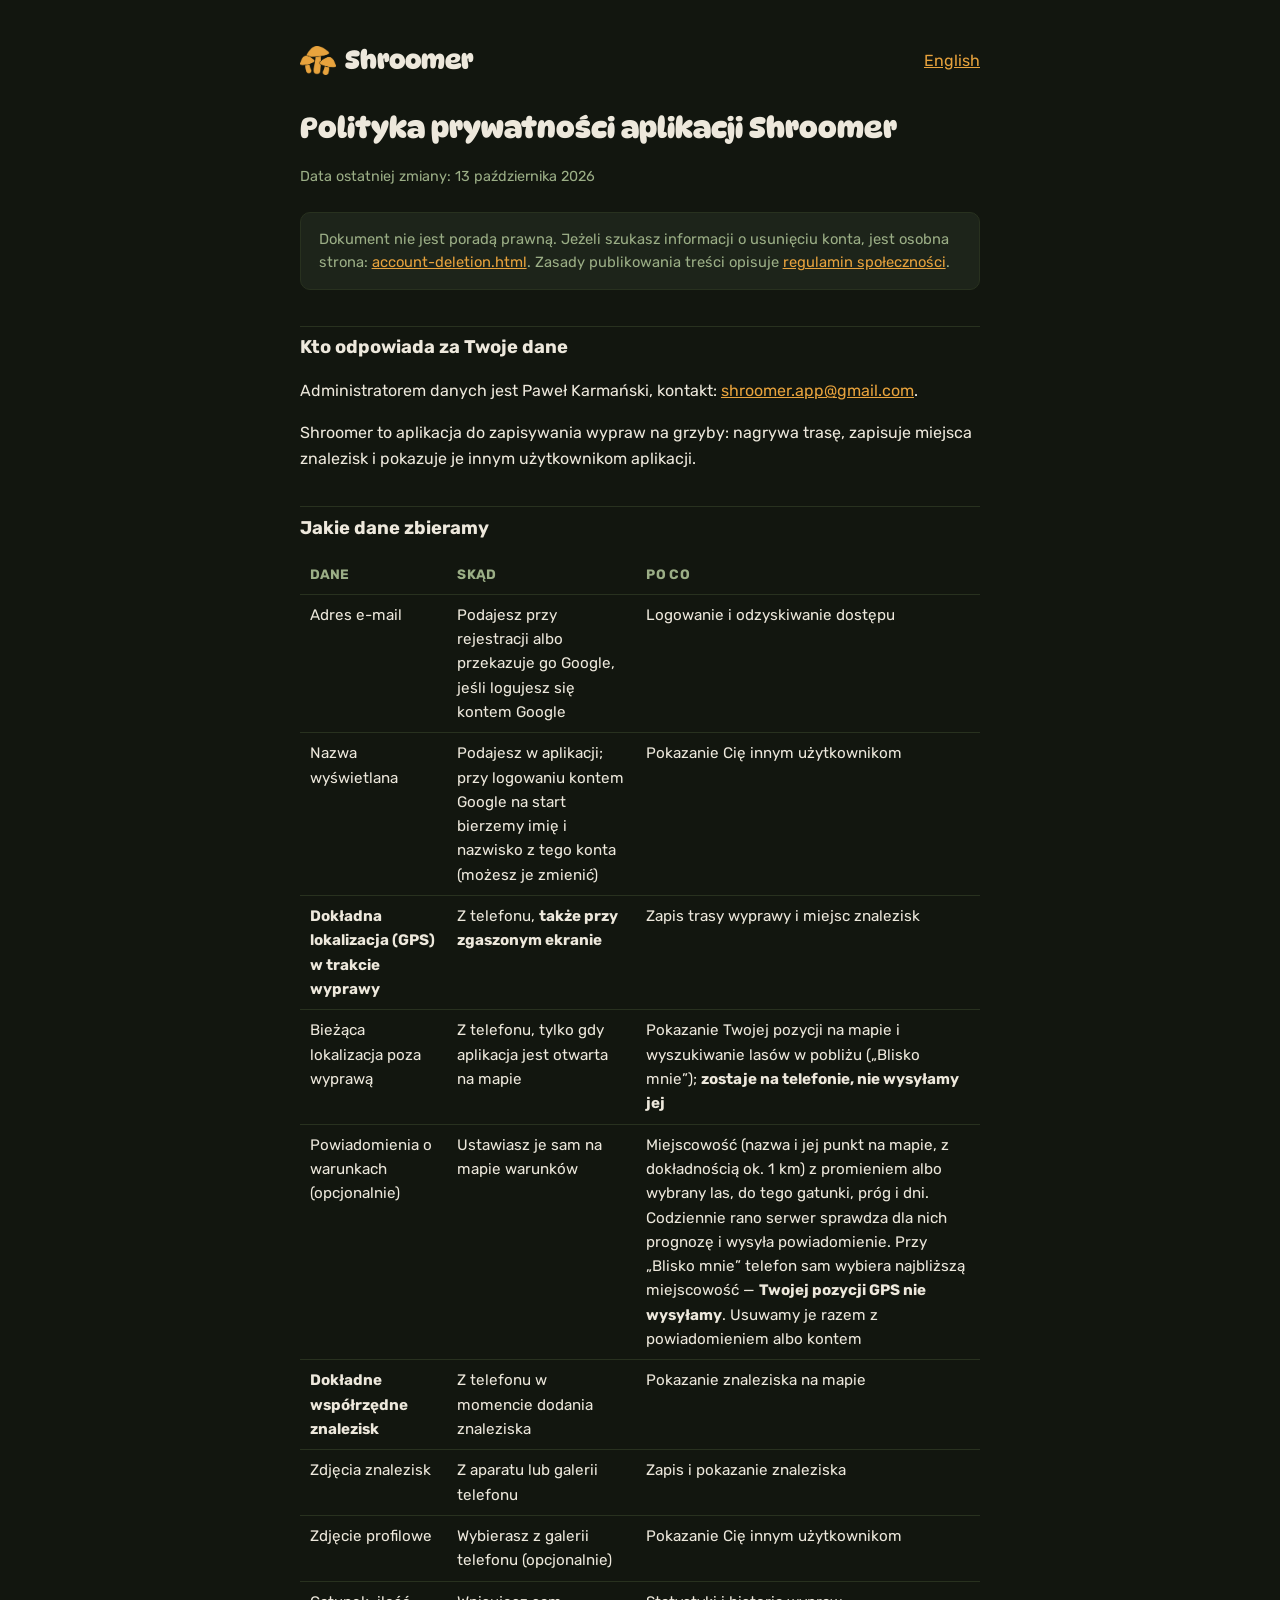
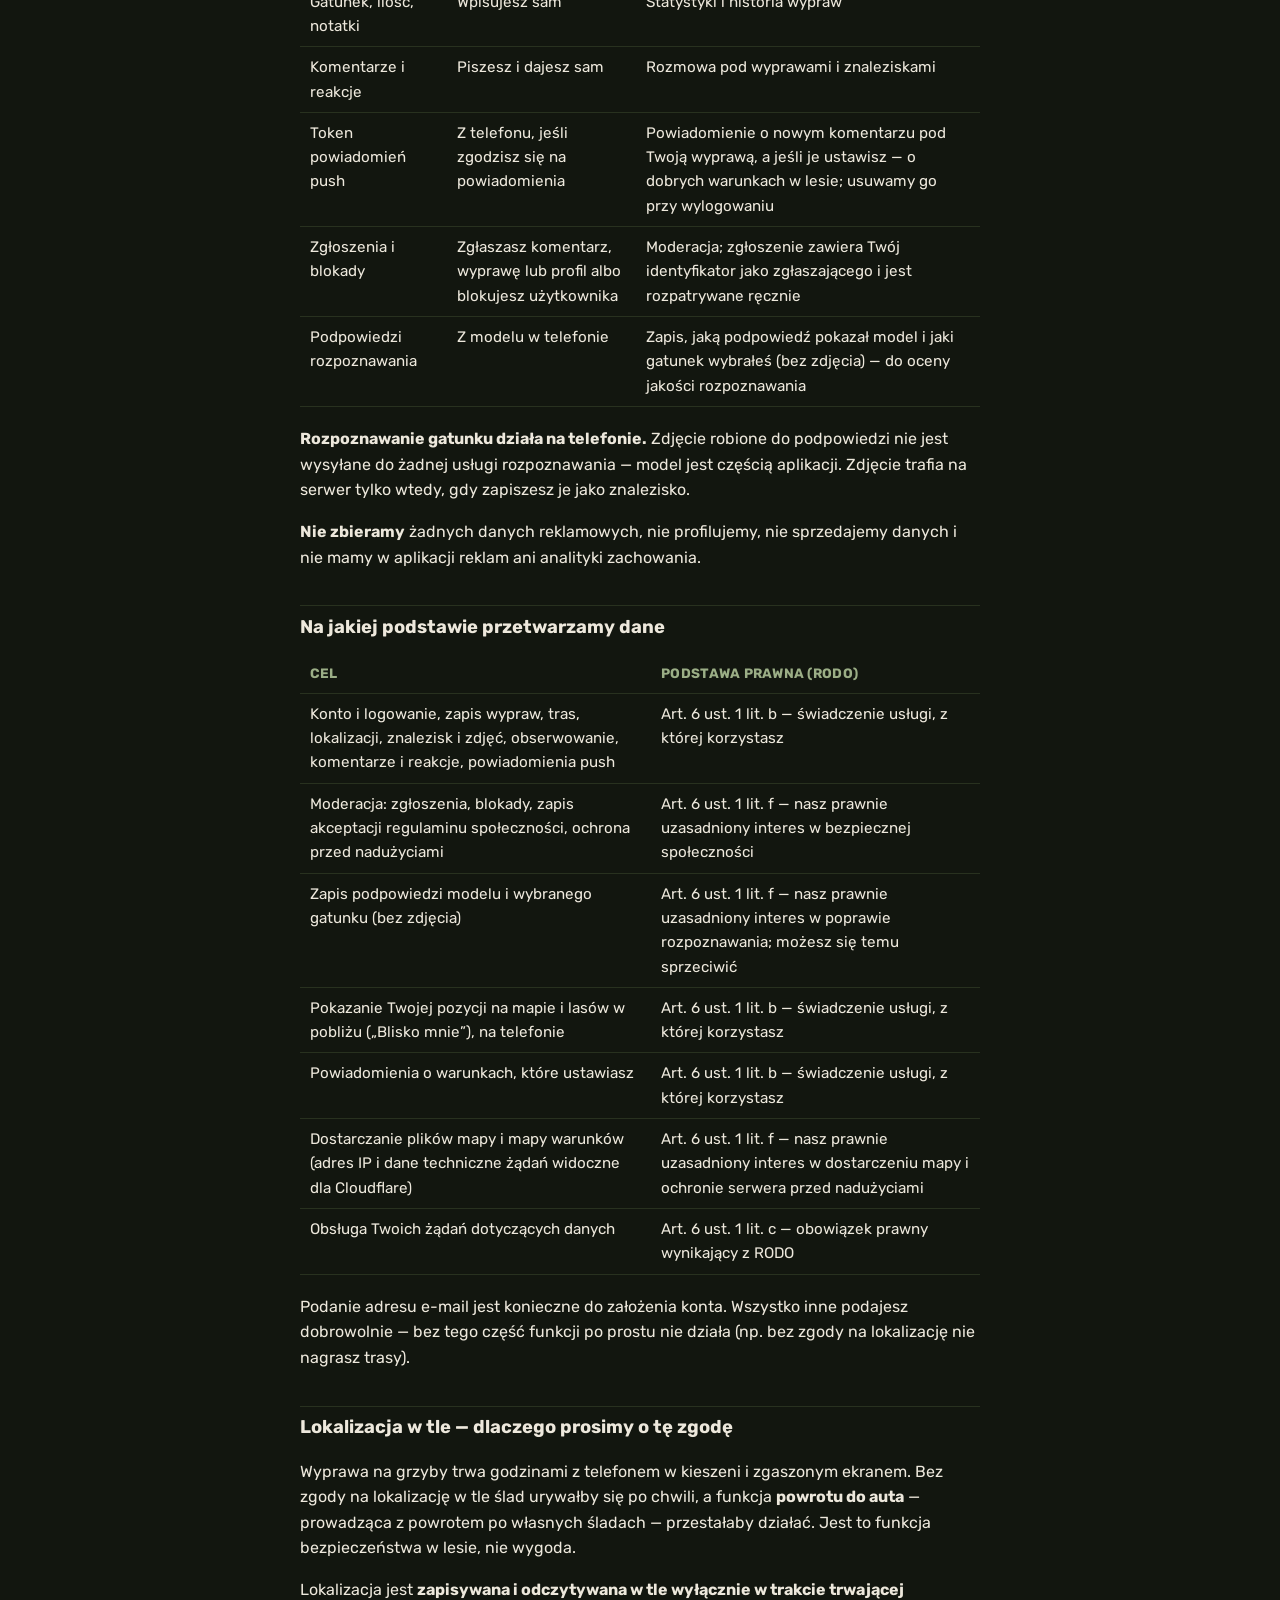
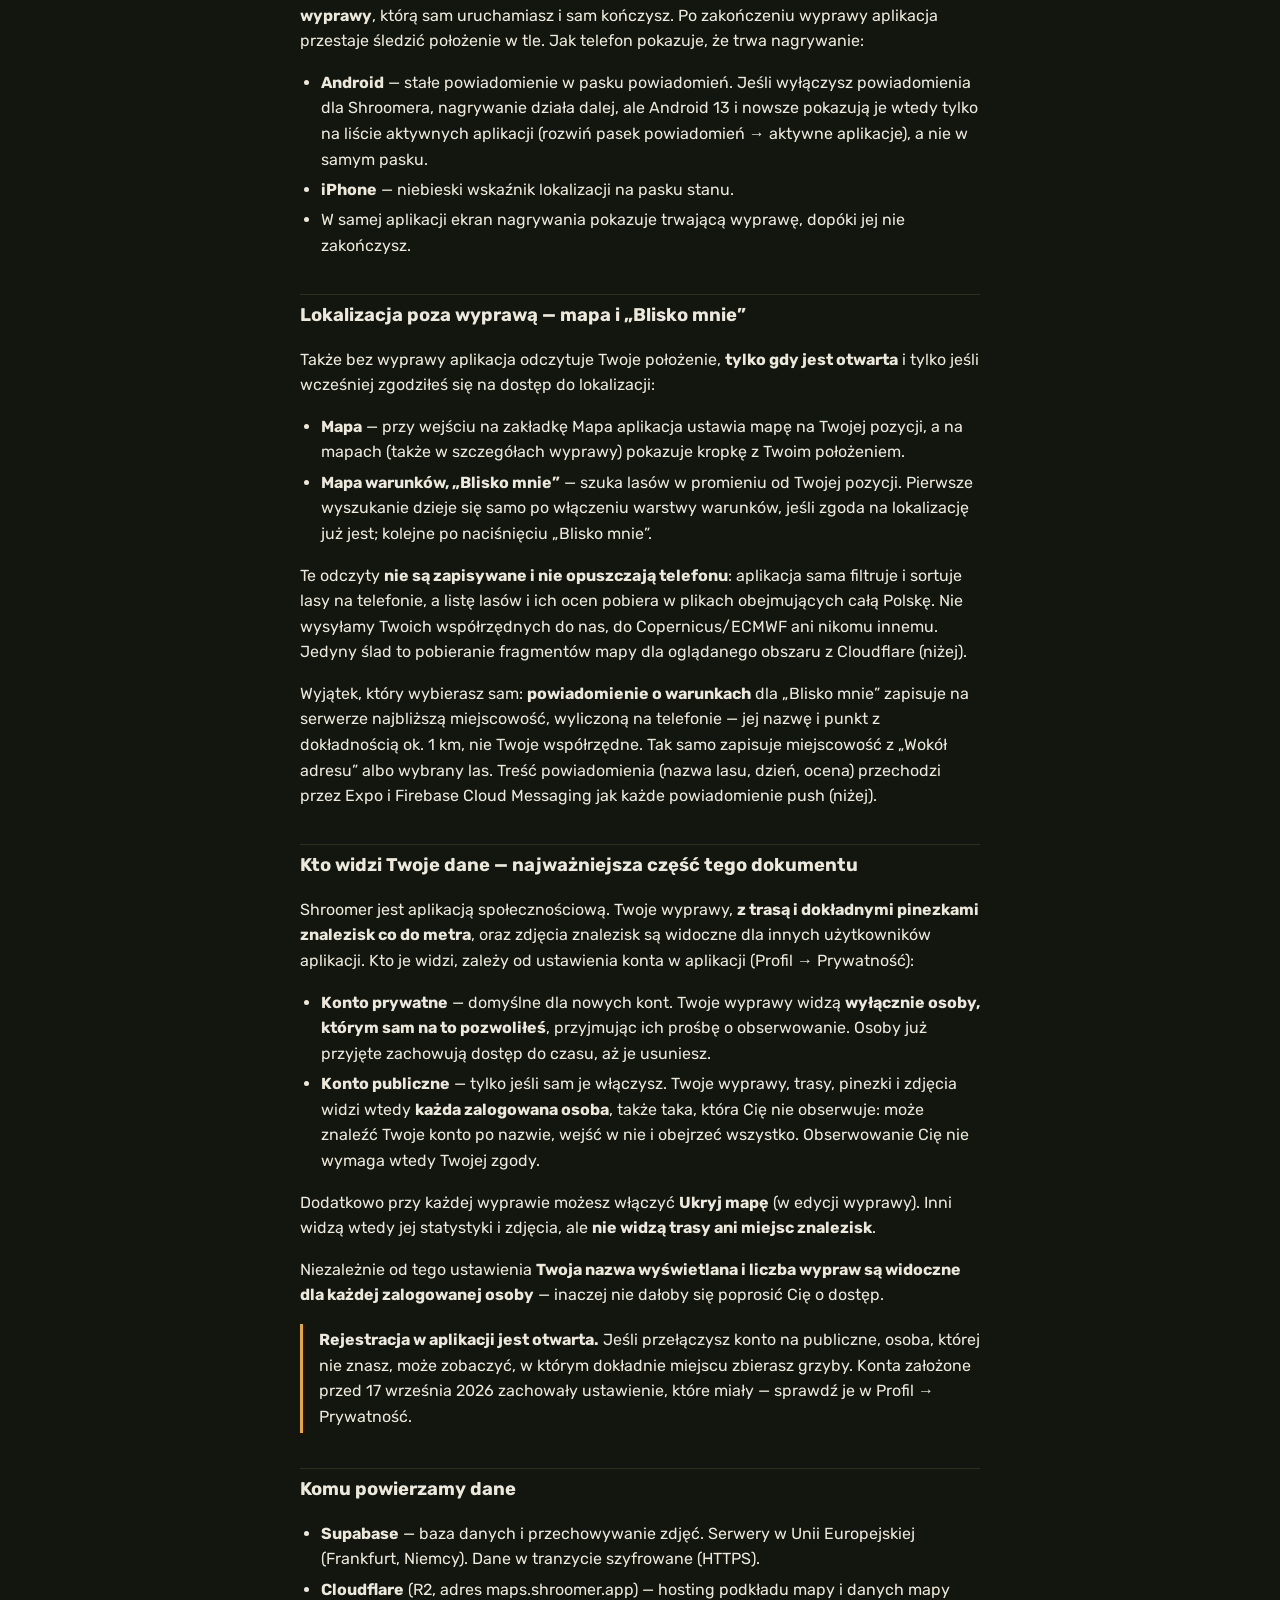
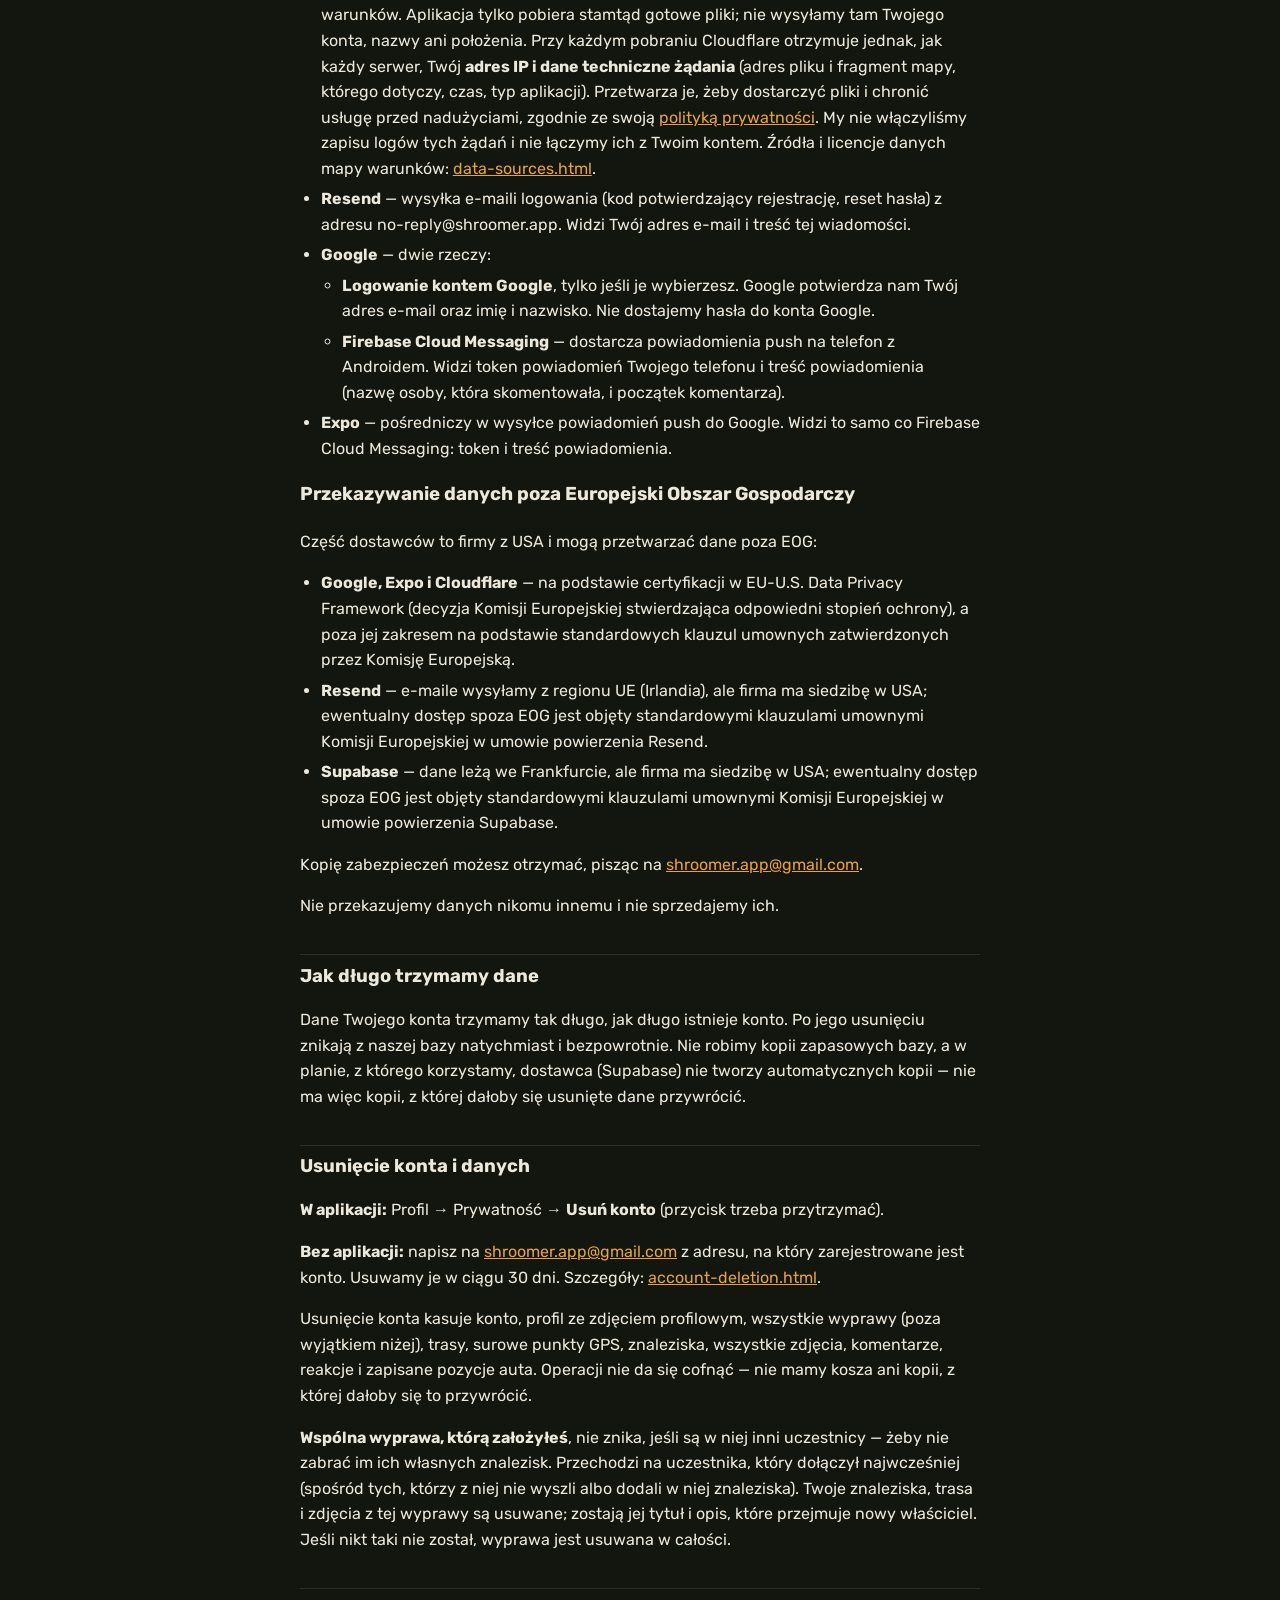
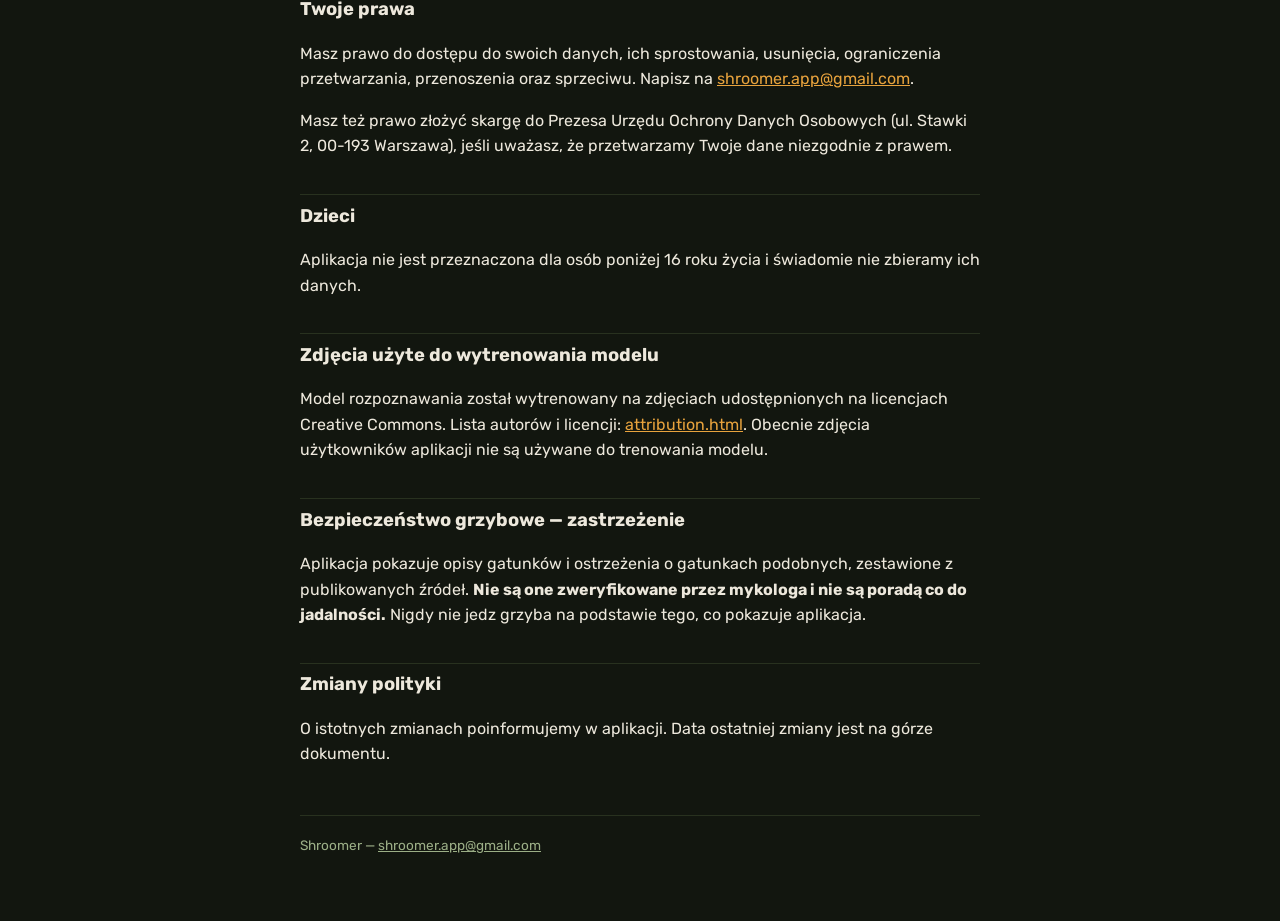
==== commit f8cba125: "Privacy policy: condition alerts store a town or a forest, never the GPS fix (KAN-259) Co-Authored-B" ====
--- a/index.html
+++ b/index.html
@@ -17,7 +17,7 @@
 </header>
 
 <h1>Polityka prywatności aplikacji Shroomer</h1>
-<p class="updated">Data ostatniej zmiany: 12 października 2026</p>
+<p class="updated">Data ostatniej zmiany: 13 października 2026</p>
 
 <div class="note">
   Dokument nie jest poradą prawną. Jeżeli szukasz informacji o usunięciu konta,
@@ -38,12 +38,13 @@
   <tr><td>Nazwa wyświetlana</td><td>Podajesz w aplikacji; przy logowaniu kontem Google na start bierzemy imię i nazwisko z tego konta (możesz je zmienić)</td><td>Pokazanie Cię innym użytkownikom</td></tr>
   <tr><td><strong>Dokładna lokalizacja (GPS) w trakcie wyprawy</strong></td><td>Z telefonu, <strong>także przy zgaszonym ekranie</strong></td><td>Zapis trasy wyprawy i miejsc znalezisk</td></tr>
   <tr><td>Bieżąca lokalizacja poza wyprawą</td><td>Z telefonu, tylko gdy aplikacja jest otwarta na mapie</td><td>Pokazanie Twojej pozycji na mapie i wyszukiwanie lasów w pobliżu („Blisko mnie”); <strong>zostaje na telefonie, nie wysyłamy jej</strong></td></tr>
+  <tr><td>Powiadomienia o warunkach (opcjonalnie)</td><td>Ustawiasz je sam na mapie warunków</td><td>Miejscowość (nazwa i jej punkt na mapie, z dokładnością ok. 1 km) z promieniem albo wybrany las, do tego gatunki, próg i dni. Codziennie rano serwer sprawdza dla nich prognozę i wysyła powiadomienie. Przy „Blisko mnie” telefon sam wybiera najbliższą miejscowość — <strong>Twojej pozycji GPS nie wysyłamy</strong>. Usuwamy je razem z powiadomieniem albo kontem</td></tr>
   <tr><td><strong>Dokładne współrzędne znalezisk</strong></td><td>Z telefonu w momencie dodania znaleziska</td><td>Pokazanie znaleziska na mapie</td></tr>
   <tr><td>Zdjęcia znalezisk</td><td>Z aparatu lub galerii telefonu</td><td>Zapis i pokazanie znaleziska</td></tr>
   <tr><td>Zdjęcie profilowe</td><td>Wybierasz z galerii telefonu (opcjonalnie)</td><td>Pokazanie Cię innym użytkownikom</td></tr>
   <tr><td>Gatunek, ilość, notatki</td><td>Wpisujesz sam</td><td>Statystyki i historia wypraw</td></tr>
   <tr><td>Komentarze i reakcje</td><td>Piszesz i dajesz sam</td><td>Rozmowa pod wyprawami i znaleziskami</td></tr>
-  <tr><td>Token powiadomień push</td><td>Z telefonu, jeśli zgodzisz się na powiadomienia</td><td>Powiadomienie o nowym komentarzu pod Twoją wyprawą; usuwamy go przy wylogowaniu</td></tr>
+  <tr><td>Token powiadomień push</td><td>Z telefonu, jeśli zgodzisz się na powiadomienia</td><td>Powiadomienie o nowym komentarzu pod Twoją wyprawą, a jeśli je ustawisz — o dobrych warunkach w lesie; usuwamy go przy wylogowaniu</td></tr>
   <tr><td>Zgłoszenia i blokady</td><td>Zgłaszasz komentarz, wyprawę lub profil albo blokujesz użytkownika</td><td>Moderacja; zgłoszenie zawiera Twój identyfikator jako zgłaszającego i jest rozpatrywane ręcznie</td></tr>
   <tr><td>Podpowiedzi rozpoznawania</td><td>Z modelu w telefonie</td><td>Zapis, jaką podpowiedź pokazał model i jaki gatunek wybrałeś (bez zdjęcia) — do oceny jakości rozpoznawania</td></tr>
 </table>
@@ -60,6 +61,7 @@
   <tr><td>Moderacja: zgłoszenia, blokady, zapis akceptacji regulaminu społeczności, ochrona przed nadużyciami</td><td>Art. 6 ust. 1 lit. f — nasz prawnie uzasadniony interes w bezpiecznej społeczności</td></tr>
   <tr><td>Zapis podpowiedzi modelu i wybranego gatunku (bez zdjęcia)</td><td>Art. 6 ust. 1 lit. f — nasz prawnie uzasadniony interes w poprawie rozpoznawania; możesz się temu sprzeciwić</td></tr>
   <tr><td>Pokazanie Twojej pozycji na mapie i lasów w pobliżu („Blisko mnie”), na telefonie</td><td>Art. 6 ust. 1 lit. b — świadczenie usługi, z której korzystasz</td></tr>
+  <tr><td>Powiadomienia o warunkach, które ustawiasz</td><td>Art. 6 ust. 1 lit. b — świadczenie usługi, z której korzystasz</td></tr>
   <tr><td>Dostarczanie plików mapy i mapy warunków (adres IP i dane techniczne żądań widoczne dla Cloudflare)</td><td>Art. 6 ust. 1 lit. f — nasz prawnie uzasadniony interes w dostarczeniu mapy i ochronie serwera przed nadużyciami</td></tr>
   <tr><td>Obsługa Twoich żądań dotyczących danych</td><td>Art. 6 ust. 1 lit. c — obowiązek prawny wynikający z RODO</td></tr>
 </table>
@@ -101,6 +103,11 @@
 obejmujących całą Polskę. Nie wysyłamy Twoich współrzędnych do nas, do Copernicus/ECMWF
 ani nikomu innemu. Jedyny ślad to pobieranie fragmentów mapy dla oglądanego obszaru
 z Cloudflare (niżej).</p>
+<p>Wyjątek, który wybierasz sam: <strong>powiadomienie o warunkach</strong> dla „Blisko
+mnie” zapisuje na serwerze najbliższą miejscowość, wyliczoną na telefonie — jej nazwę i punkt
+z dokładnością ok. 1 km, nie Twoje współrzędne. Tak samo zapisuje miejscowość z „Wokół
+adresu” albo wybrany las. Treść powiadomienia (nazwa lasu, dzień, ocena) przechodzi przez
+Expo i Firebase Cloud Messaging jak każde powiadomienie push (niżej).</p>
 
 <h2>Kto widzi Twoje dane — najważniejsza część tego dokumentu</h2>
 <p>Shroomer jest aplikacją społecznościową. Twoje wyprawy, <strong>z trasą i
